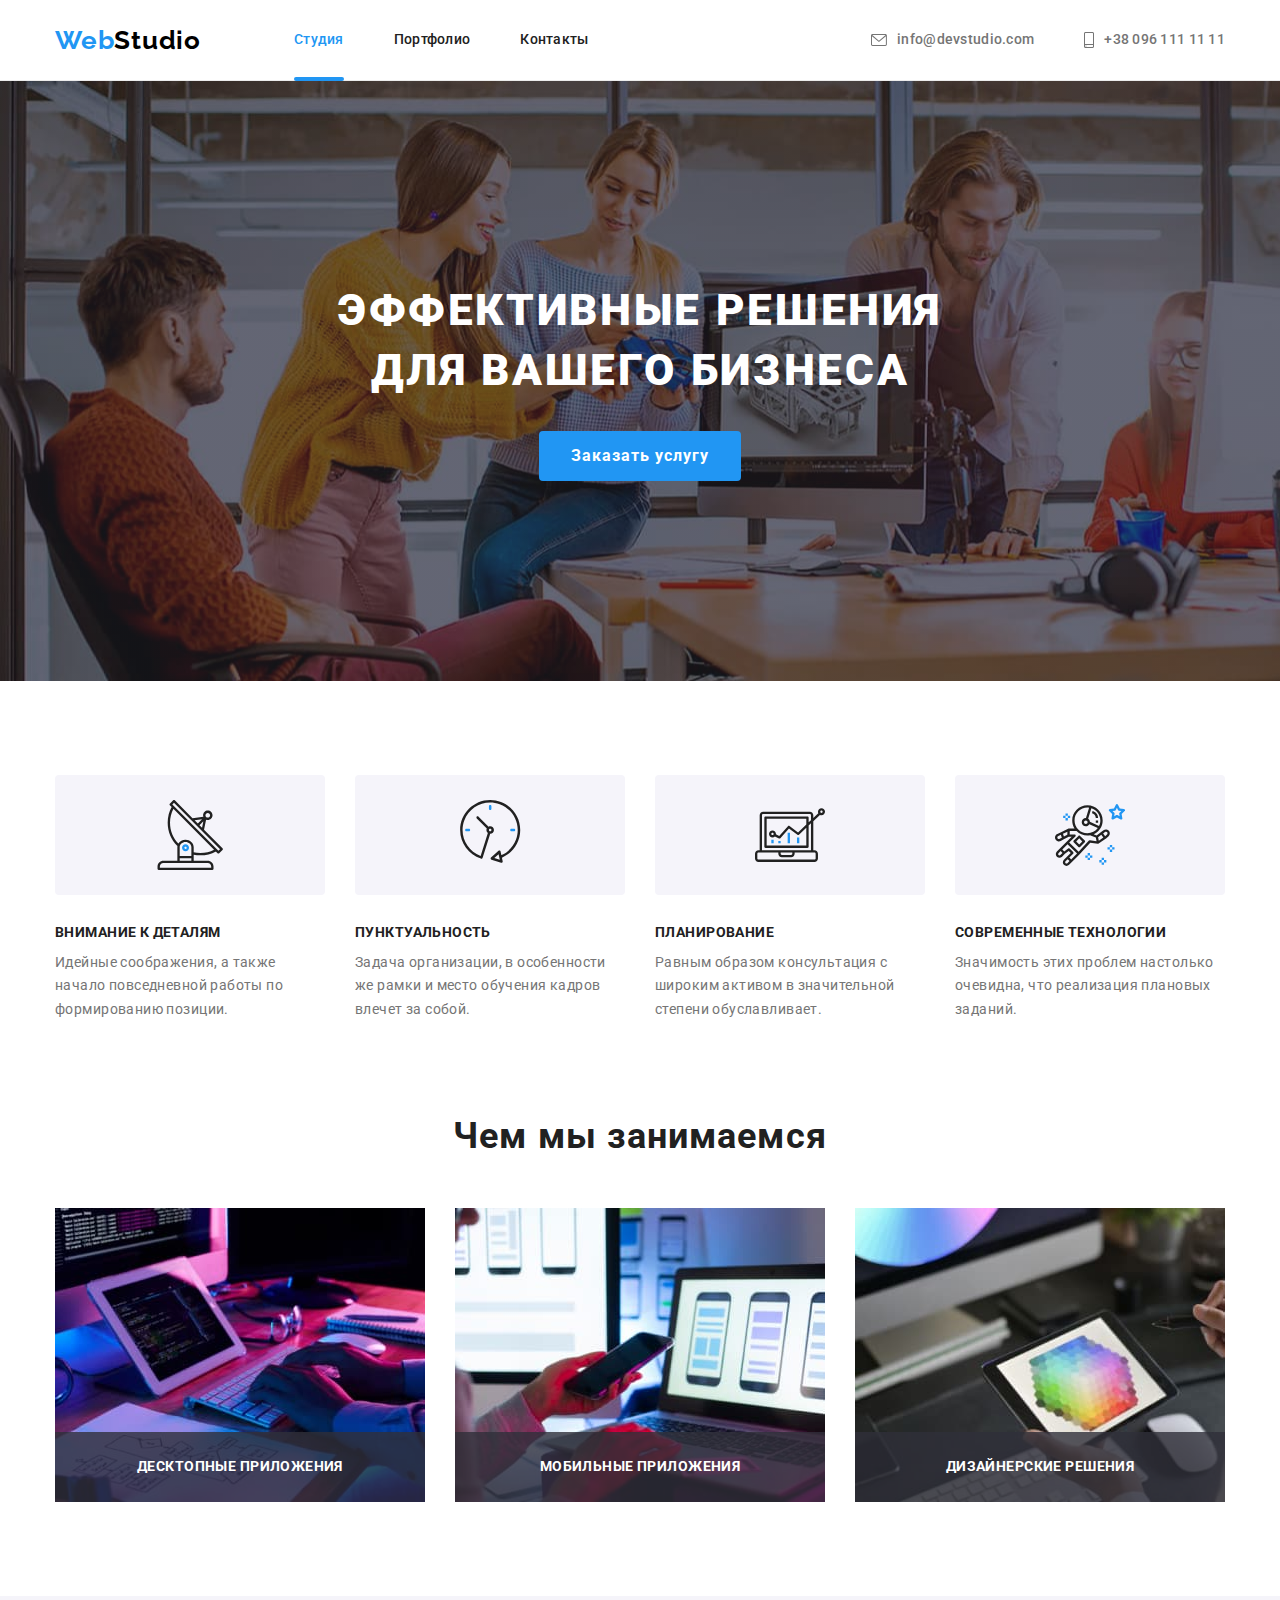
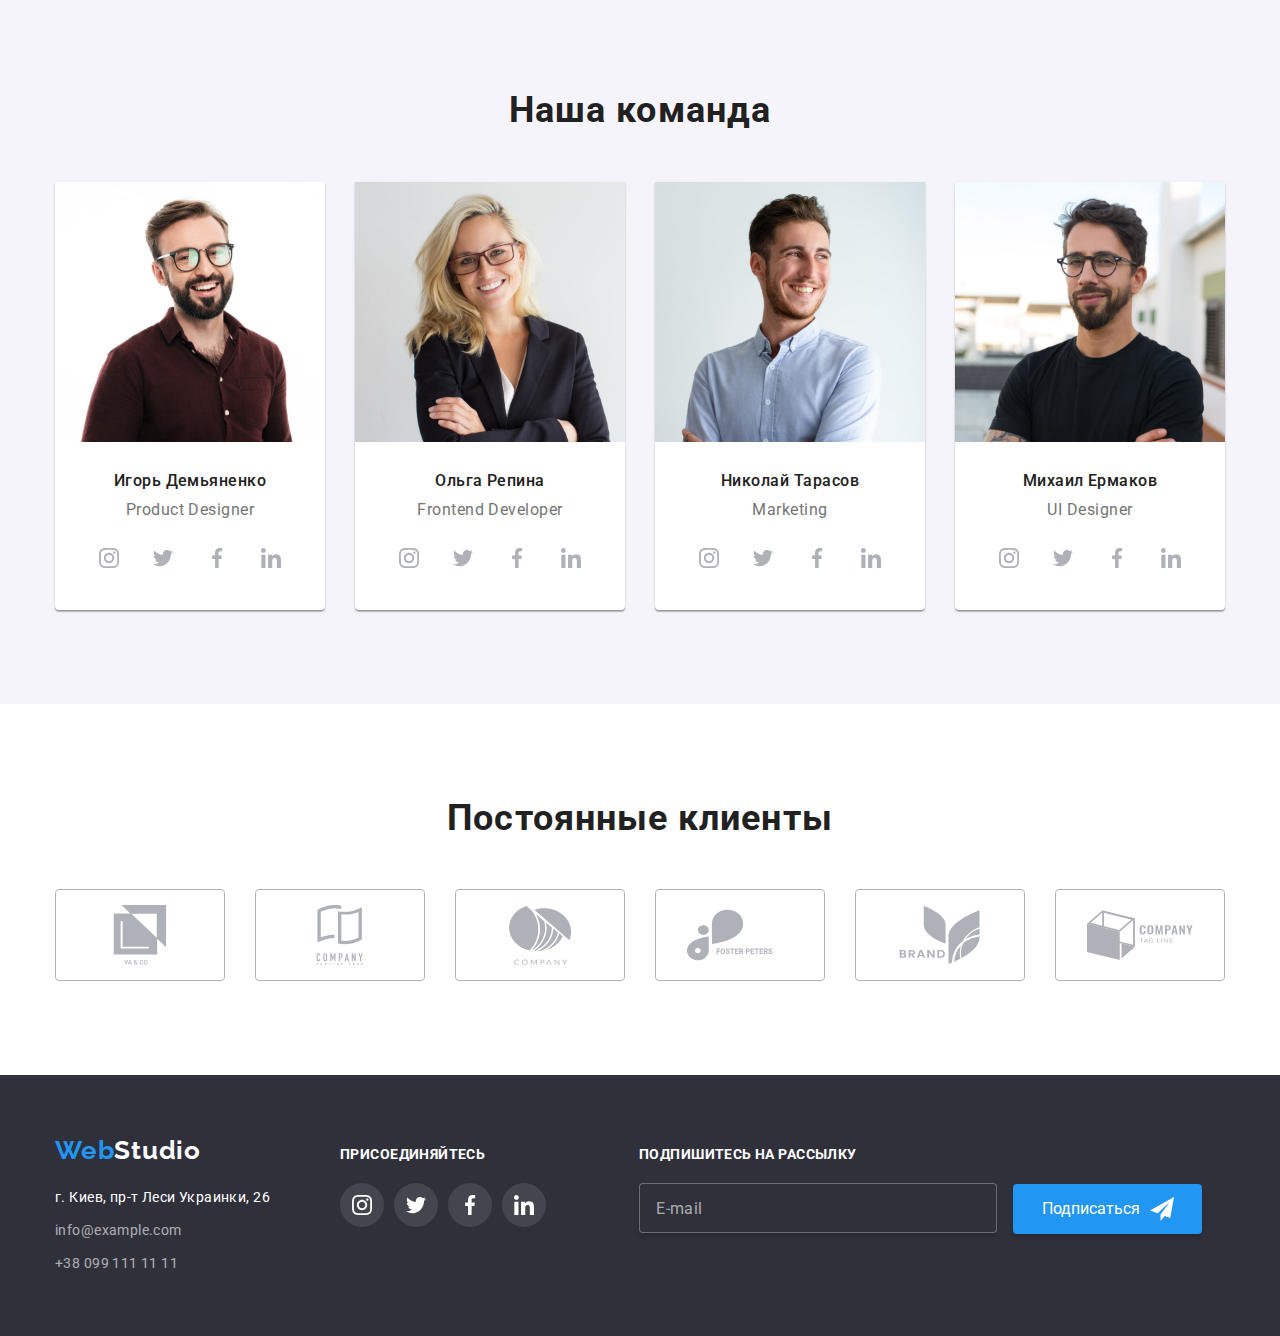
==== index.html @ f48b9912 "hw6" ====
<!DOCTYPE html>
<html lang="ru">

<head>
  <meta charset="UTF-8">
  <meta http-equiv="X-UA-Compatible" content="IE=edge">
  <meta name="viewport" content="width=device-width, initial-scale=1.0">
  <title>Document</title>
  <link rel="preconnect" href="https://fonts.googleapis.com">
  <link rel="preconnect" href="https://fonts.gstatic.com" crossorigin>
  <link href="https://fonts.googleapis.com/css2?family=Raleway:wght@700&family=Roboto:wght@400;500;700;900&display=swap"
    rel="stylesheet">
  <link rel="stylesheet" href="https://cdnjs.cloudflare.com/ajax/libs/modern-normalize/1.1.0/modern-normalize.min.css">
  <link rel="stylesheet" href="./css/styles.css">
</head>

<body>
  <!--Шапка сайта-->
  <header class="page-header">
    <div class="container main-nav">
      <a class="logo" href="./index.html">Web<span class="logo-black">Studio</span> </a>
      <nav class="site-nav">
        <ul class="site-nav-list list">
          <li class="site-nav-item">
            <a class="site-nav-link current" href="./index.html">Студия</a>
          </li>
          <li class="site-nav-item">
            <a class="site-nav-link " href="./portfolio.html">Портфолио</a>
          </li>
          <li class="site-nav-item">
            <a class="site-nav-link " href="">Контакты</a>
          </li>
        </ul>
      </nav>
      <ul class="auth-nav-list list">
        <li class="auth-nav-item">
          <a class="auth-nav-link" href="mailto:info@devstudio.com"><svg class="auth-nav-icon" width="16px"
              height="12px">
              <use href="./img/symbol-defs.svg#icon-envelope"></use>
            </svg> info@devstudio.com
          </a>
        </li>
        <li class="auth-nav-item">
          <a class="auth-nav-link" href="tel:+380961111111"><svg class="auth-nav-icon" width="10px" height="16px">
              <use href="./img/symbol-defs.svg#icon-smartphone"></use>
            </svg> +38 096 111 11 11</a>
        </li>
      </ul>
    </div>
  </header>


  <!--Основной контент сайта-->
  <main>
    <!-- Герой -->
    <section class="hero">
      <div class="container">
        <h1 class="hero-title"> Эффективные решения для вашего бизнеса</h1>
        <button data-modal-open class="hero-button" type="button">Заказать услугу</button>
      </div>
    </section>
    <!-- Особенности -->
    <section class="section">
      <div class="container">
        <h2 class="section-title visually-hidden">Особенности</h2>
        <ul class="features-list list">
          <li class="feature-item">
            <div class="icon">
              <svg class="feature-icon" width="70px" height="70px">
                <use href="./img/symbol-defs.svg#icon-antenna"></use>
              </svg>
            </div>
            <h3 class="feature-title">Внимание к деталям</h3>
            <p class="feature-text">Идейные соображения, а также начало повседневной работы по формированию позиции.</p>
          </li>
          <li class="feature-item">
            <div class="icon">
              <svg class="feature-icon" width="70px" height="70px">
                <use href="./img/symbol-defs.svg#icon-clock"></use>
              </svg>
            </div>
            <h3 class="feature-title">Пунктуальность</h3>
            <p class="feature-text">Задача организации, в особенности же рамки и место обучения кадров влечет за собой.
            </p>
          </li>
          <li class="feature-item">
            <div class="icon">
              <svg class="feature-icon" width="70px" height="70px">
                <use href="./img/symbol-defs.svg#icon-diagram"></use>
              </svg>
            </div>
            <h3 class="feature-title">Планирование</h3>
            <p class="feature-text">Равным образом консультация с широким активом в значительной степени обуславливает.
            </p>
          </li>
          <li class="feature-item">
            <div class="icon">
              <svg class="feature-icon" width="70px" height="70px">
                <use href="./img/symbol-defs.svg#icon-astronaut"></use>
              </svg>
            </div>
            <h3 class="feature-title">Современные технологии</h3>
            <p class="feature-text">Значимость этих проблем настолько очевидна, что реализация плановых заданий.</p>
          </li>
        </ul>
      </div>
    </section>

    <!-- Чем мы занимаемся -->
    <section class="section work-section">
      <div class="container">
        <h2 class="section-title">Чем мы занимаемся</h2>
        <ul class="work-list list">
          <li class="work-item">
            <div class="thumb">
              <img class="image" src="./img/box1.jpg" alt="написание кода">
              <div class="overlay-thumb">
                <h3 class="thumb-title">Десктопные приложения</h3>
              </div>
            </div>
          </li>
          <li class="work-item">
            <div class="thumb">
              <img class="image" src="./img/box2.jpg" alt="создание мобильных приложений">
              <div class="overlay-thumb">
                <h3 class="thumb-title">Мобильные приложения</h3>
              </div>
            </div>
          </li>
          <li class="work-item">
            <div class="thumb">
              <img class="image" src="./img/box3.jpg" alt="работа с дизайном">
              <div class="overlay-thumb">
                <h3 class="thumb-title">Дизайнерские решения</h3>
              </div>
            </div>
          </li>
        </ul>
      </div>
    </section>

    <!-- Наша команда -->
    <section class="section team">
      <div class="container">
        <h2 class="section-title">Наша команда</h2>
        <ul class="team-list list">
          <li class="team-item">
            <img width="270" src="./img/img1.jpg" alt="парень в очках с бородой в рубашкее">
            <div class="team-info-box">
              <h3 class="team-title">Игорь Демьяненко</h3>
              <p class="team-profession">Product Designer</p>
              <ul class="social-list">
                <li class="social-item">
                  <a class="social-link" href="">
                    <svg class="social-icon" width="20px" height="20px">
                      <use href="./img/symbol-defs.svg#icon-instagram"></use>
                    </svg>
                  </a>
                </li>
                <li class="social-item">
                  <a class="social-link" href="">
                    <svg class="social-icon" width="20px" height="20px">
                      <use href="./img/symbol-defs.svg#icon-twitter"></use>
                    </svg>
                  </a>
                </li>
                <li class="social-item">
                  <a class="social-link" href="">
                    <svg class="social-icon" width="20px" height="20px">
                      <use href="./img/symbol-defs.svg#icon-facebook"></use>
                    </svg>
                  </a>
                </li>
                <li class="social-item">
                  <a class="social-link" href="">
                    <svg class="social-icon" width="20px" height="20px">
                      <use href="./img/symbol-defs.svg#icon-linkedin"></use>
                    </svg>
                  </a>
                </li>
              </ul>
            </div>
          </li>
          <li class="team-item">
            <img width="270" src="./img/img2.jpg" alt="девушка в очках с длинными светлыми волосами">
            <div class="team-info-box">
              <h3 class="team-title">Ольга Репина</h3>
              <p class="team-profession">Frontend Developer</p>
              <ul class="social-list">
                <li class="social-item">
                  <a class="social-link" href="">
                    <svg class="social-icon" width="20px" height="20px">
                      <use href="./img/symbol-defs.svg#icon-instagram"></use>
                    </svg>
                  </a>
                </li>
                <li class="social-item">
                  <a class="social-link" href="">
                    <svg class="social-icon" width="20px" height="20px">
                      <use href="./img/symbol-defs.svg#icon-twitter"></use>
                    </svg>
                  </a>
                </li>
                <li class="social-item">
                  <a class="social-link" href="">
                    <svg class="social-icon" width="20px" height="20px">
                      <use href="./img/symbol-defs.svg#icon-facebook"></use>
                    </svg>
                  </a>
                </li>
                <li class="social-item">
                  <a class="social-link" href="">
                    <svg class="social-icon" width="20px" height="20px">
                      <use href="./img/symbol-defs.svg#icon-linkedin"></use>
                    </svg>
                  </a>
                </li>
              </ul>

            </div>
          </li>
          <li class="team-item">
            <img width="270" src="./img/img3.jpg" alt="парень в голубой рубашке">
            <div class="team-info-box">
              <h3 class="team-title">Николай Тарасов</h3>
              <p class="team-profession">Marketing</p>
              <ul class="social-list">
                <li class="social-item">
                  <a class="social-link" href="">
                    <svg class="social-icon" width="20px" height="20px">
                      <use href="./img/symbol-defs.svg#icon-instagram"></use>
                    </svg>
                  </a>
                </li>
                <li class="social-item">
                  <a class="social-link" href="">
                    <svg class="social-icon" width="20px" height="20px">
                      <use href="./img/symbol-defs.svg#icon-twitter"></use>
                    </svg>
                  </a>
                </li>
                <li class="social-item">
                  <a class="social-link" href="">
                    <svg class="social-icon" width="20px" height="20px">
                      <use href="./img/symbol-defs.svg#icon-facebook"></use>
                    </svg>
                  </a>
                </li>
                <li class="social-item">
                  <a class="social-link" href="">
                    <svg class="social-icon" width="20px" height="20px">
                      <use href="./img/symbol-defs.svg#icon-linkedin"></use>
                    </svg>
                  </a>
                </li>
              </ul>
            </div>
          </li>
          <li class="team-item">
            <img width="270" src="./img/img4.jpg" alt="парень в очках с бородой в футболке">
            <div class="team-info-box">
              <h3 class="team-title">Михаил Ермаков</h3>
              <p class="team-profession">UI Designer</p>
              <ul class="social-list">
                <li class="social-item">
                  <a class="social-link" href="">
                    <svg class="social-icon" width="20px" height="20px">
                      <use href="./img/symbol-defs.svg#icon-instagram"></use>
                    </svg>
                  </a>
                </li>
                <li class="social-item">
                  <a class="social-link" href="">
                    <svg class="social-icon" width="20px" height="20px">
                      <use href="./img/symbol-defs.svg#icon-twitter"></use>
                    </svg>
                  </a>
                </li>
                <li class="social-item">
                  <a class="social-link" href="">
                    <svg class="social-icon" width="20px" height="20px">
                      <use href="./img/symbol-defs.svg#icon-facebook"></use>
                    </svg>
                  </a>
                </li>
                <li class="social-item">
                  <a class="social-link" href="">
                    <svg class="social-icon" width="20px" height="20px">
                      <use href="./img/symbol-defs.svg#icon-linkedin"></use>
                    </svg>
                  </a>
                </li>
              </ul>
            </div>
          </li>
        </ul>
      </div>
    </section>

    <!-- Постоянные клиенты -->

    <section class="section section-clients">
      <div class="container">
        <h2 class="section-title">Постоянные клиенты</h2>
        <ul class="clients-list">
          <li class="client-item">
            <a class="client-link" href="">
              <svg class="client-icon" width="106" height="60">
                <use href="./img/symbol-defs.svg#icon-group1"></use>
              </svg>
            </a>
          </li>
          <li class="client-item">
            <a class="client-link" href="">
              <svg class="client-icon" width="106" height="60">
                <use href="./img/symbol-defs.svg#icon-group2"></use>
              </svg>
            </a>
          </li>
          <li class="client-item">
            <a class="client-link" href="">
              <svg class="client-icon" width="106" height="60">
                <use href="./img/symbol-defs.svg#icon-group3"></use>
              </svg>
            </a>
          </li>
          <li class="client-item">
            <a class="client-link" href="">
              <svg class="client-icon" width="106" height="60">
                <use href="./img/symbol-defs.svg#icon-group4"></use>
              </svg>
            </a>
          </li>
          <li class="client-item">
            <a class="client-link" href="">
              <svg class="client-icon" width="106" height="60">
                <use href="./img/symbol-defs.svg#icon-group5"></use>
              </svg>
            </a>
          </li>
          <li class="client-item">
            <a class="client-link" href="">
              <svg class="client-icon" width="106" height="60">
                <use href="./img/symbol-defs.svg#icon-group6"></use>
              </svg>
            </a>
          </li>
        </ul>
      </div>
    </section>
  </main>

  <!-- Подвал сайта -->
  <footer class="page-footer">
    <div class="container footer">
      <div class="footer-addres">
        <a class="logo" href="./index.html">Web<span class="logo-white">Studio</span> </a>
        <address class="addres">
          <ul class="addres-list list">
            <li class="addres-item">
              <a class="addres-link"
                href="https://www.google.com/maps/place/%D0%B1%D1%83%D0%BB.+%D0%9B%D0%B5%D1%81%D0%B8+%D0%A3%D0%BA%D1%80%D0%B0%D0%B8%D0%BD%D0%BA%D0%B8,+26">г.
                Киев, пр-т Леси Украинки, 26</a>
            </li>
            <li class="addres-item">
              <a class="addres-link opacity" href="mailto:info@example.com">info@example.com</a>
            </li>
            <li class="addres-item">
              <a class="addres-link opacity" href="tel:+380991111111">+38 099 111 11 11</a>
            </li>
          </ul>
        </address>
      </div>
      <div class="footer-container">
        <p class="list-title">присоединяйтесь</p>
        <ul class="footer-social-list">
          <li class="footer-social-item">
            <a class="footer-social-link" href="">
              <svg class="footer-social-icon" width="20px" height="20px">
                <use href="./img/symbol-defs.svg#icon-instagram"></use>
              </svg>
            </a>
          </li>
          <li class="footer-social-item">
            <a class="footer-social-link" href="">
              <svg class="footer-social-icon" width="20px" height="20px">
                <use href="./img/symbol-defs.svg#icon-twitter"></use>
              </svg>
            </a>
          </li>
          <li class="footer-social-item">
            <a class="footer-social-link" href="">
              <svg class="footer-social-icon" width="20px" height="20px">
                <use href="./img/symbol-defs.svg#icon-facebook"></use>
              </svg>
            </a>
          </li>
          <li class="footer-social-item">
            <a class="footer-social-link" href="">
              <svg class="footer-social-icon" width="20px" height="20px">
                <use href="./img/symbol-defs.svg#icon-linkedin"></use>
              </svg>
            </a>
          </li>
        </ul>
      </div>
      <form class="subscription-form">
        <label class="subscription-label" for="email">Подпишитесь на рассылку</label>
        <input class="subscription-input" type="email" name="email" id="email" placeholder="E-mail">
        <button class="form-button" type="submit">
          Подписаться
          <svg class="form-icon" width="24px" height="24px">
            <use href="./img/symbol-defs.svg#icon-icon-send"></use>
          </svg>
        </button>
      </form>
    </div>
  </footer>
  <div data-modal class="backdrop is-hidden">
    <div class="modal">
      <p class="modal-title">Оставьте свои данные, мы вам перезвоним</p>
      <form class="application-form">
        <label class="form-field">
          <span class="form-field-label">Имя</span>
          <input class="form-field-input" name="name" type="text">
          <svg class="form-field-icon">
            <use href="./img/symbol-defs.svg#icon-person-black"></use>
          </svg>
        </label>
        <label class="form-field">
          <span class="form-field-label">Телефон</span>
          <input class="form-field-input" name="tel" type="text">
          <svg class="form-field-icon">
            <use href="./img/symbol-defs.svg#icon-phone-black"></use>
          </svg>
        </label>
        <label class="form-field">
          <span class="form-field-label">Почта</span>
          <input class="form-field-input" name="email" type="text">
          <svg class="form-field-icon">
            <use href="./img/symbol-defs.svg#icon-email-black"></use>
          </svg>
        </label>
        <label class="form-field comment">
          <span class="form-field-label">Комментарий</span>
          <textarea class="form-field-input textarea" name="comment" id="comment" cols="30" rows="5"
            placeholder="Введите текст"></textarea>
        </label>
        <label class="form-agreement">
          <input class="checkbox" name="agreement" type="checkbox">
          <svg class="checkbox-icon">
            <use href="./img/symbol-defs.svg#icon-icon-check"></use>
          </svg>
          <span class="form-text">
            Соглашаюсь с рассылкой и принимаю <a class="agreement-link" href="">Условия
              договора</a>
          </span>
        </label>
        <button class="modal-form-button" type="submit">Отправить</button>
      </form>
      <button data-modal-close class="modal-button" type="button">
        <svg class="button-icon" width="18px" height="18px">
          <use href="./img/symbol-defs.svg#icon-close"></use>
        </svg>
      </button>
    </div>
  </div>
  <script src="./js/modal.js"></script>
</body>

</html>
---- css/styles.css ----
/* Цвет основного текста #212121 */
/* вторичный цвет текста #757575 */
/* белый #ffffff */
/* вторичный цвет фона #F5F4FA */
/* акцент  #2196F3 */
/* цвет лого #000000 */
:root {
  --primary-text-color: #212121;
  --secondary-text-color: #757575;
  --accent-color: #2196F3;
  --logo-black: #000000;
  --white-color: #ffffff;
  --dark-background-color: #2F303A;
  --secondary-background-color: #f5f4fa;
  --icon-color: #AFB1B8;
}


body {
  color: var(--primary-text-color);
  background-color: var(--white-color);
  font-family: 'Roboto', sans-serif;
}

.container {
width: 1200px;
margin-left: auto;
margin-right: auto;
padding: 0 15px;
}
a {
  text-decoration: none;
}

img {
  display: block;
}

h1, h2, h3, p {
  margin: 0;
}
.page-header {
  border-bottom: 1px solid #ececec;
}

ul {
  padding: 0;
  list-style: none;
  margin: 0;
}

.logo {
  color: var(--accent-color);
  font-family: 'raleway';
  font-weight: 700;
  font-size: 26px;
  line-height: 1.19;
  letter-spacing: 0.03em;
}
.logo-black {
  color: var(--logo-black);
}
.logo-white {
  color: var(--white-color);
}

/* ------------------------------------------site-naw----------------------------------------------- */

.main-nav {
  display: flex;
  align-items: center;
}
.site-nav {
  margin-left: 93px;
}

.site-nav-list {
  display: flex;
  
}


.site-nav-item:not(:last-child) {
  margin-right: 50px;
}
  

.site-nav-link {
  position: relative;
  display: inline-block;
  padding-top: 32px;
  padding-bottom: 32px;

  color: var(--primary-text-color);
  font-weight: 500;
  font-size: 14px;
  line-height: 1.14;
  letter-spacing: 0.02em;
  transition: color 250ms cubic-bezier(0.4, 0, 0.2, 1);
}

.current::after {
  content: '';
  position: absolute;
  left: 0;
  bottom: -1px;
  display: inline-block;
  width: 100%;
  height: 4px;
  background-color: var(--accent-color);
  border-radius: 2px;
}


.site-nav-link:hover,
.site-nav-link:focus {
  color: var(--accent-color);
}
.current {
  color: var(--accent-color);
}

/* ----------------------------auth-naw-link------------------------------------- */

.auth-nav-list {
  display: flex;
  margin-left: auto;
  align-items: center;
}

.auth-nav-item:not(:last-child) {
  margin-right: 50px;
}

.auth-nav-link {
  display: flex;
  justify-content: center;
  align-items: center;
  padding-top: 32px;
  padding-bottom: 32px;

  color: var(--secondary-text-color);
  font-weight: 500;
  font-size: 14px;
  line-height: 1.14;
  letter-spacing: 0.02em;
  transition: color 250ms cubic-bezier(0.4, 0, 0.2, 1);
}

.auth-nav-link:hover,
.auth-nav-link:focus {
  color: var(--accent-color);
}
.auth-nav-icon {
  margin-right: 10px;
  fill: currentColor;
}
/* ---------------------------Hero------------------------------- */

.hero {
  max-width: 1600px;
  margin: 0 auto;
  background-color: var(--dark-background-color);
  background-image: linear-gradient(
  rgba(47, 48, 58, 0.4),
  rgba(47, 48, 58, 0.4)),
  url(../img/bgimg.jpg);
  background-repeat: no-repeat;
  background-size: cover;
  text-align: center; 
  padding-top: 200px;
  padding-bottom: 200px;
}
.hero-title {
  width: 696px;
  margin: 0 auto;
  color: var(--white-color);
  font-weight: 900;
  font-size: 44px;
  line-height: 1.36;
  letter-spacing: 0.06em;
  text-transform: uppercase;

}
.hero-button {
  margin-top: 30px;
  padding: 10px 32px;
  font-size: 16px;
  font-weight: 700;
  line-height: 1.87;
  letter-spacing: 0.06em;
  color: var(--white-color);

  background-color: var(--accent-color);
  border-radius: 4px;
  border-style: none;
  cursor: pointer;
  transition: background-color 250ms cubic-bezier(0.4, 0, 0.2, 1)
}
.hero-button:hover,
.hero-button:focus {
background-color: #188CE8;
}


/* ------------------------------------------section-------------------------------------------- */
.section {
  padding: 94px 0;
  
}

.section-title {
  text-align: center;
  font-weight: 700;
  font-size: 36px;
  line-height: 1.16;
  margin-bottom: 50px;
  letter-spacing: 0.03em;
}

.visually-hidden {
  position: absolute;
  clip: rect(0 0 0 0);
  width: 1px;
  height: 1px;
  margin: -1px;
}

/*---------------------- features --------------------------*/

.features-list {
  display: flex;
}
.feature-item {
  width: 270px;
}
.feature-item:not(:last-child) {
  margin-right: 30px;
}

.icon {
  display: flex;
  align-items: center;
  justify-content: center;
  height: 120px;
  border-radius: 4px;
  background-color: var(--secondary-background-color);

}
.feature-title {
  font-size: 14px;
  line-height: 1.14;
  margin-top: 30px;
  text-transform: uppercase;
  letter-spacing: 0.03em;
}
.feature-text {
  margin-top: 10px;
  color: var(--secondary-text-color);
  font-size: 14px;
  line-height: 1.71;
  letter-spacing: 0.03em;
}
/* -----------------------------------------Work--------------------------------------- */
.work-section {
  padding-top: 0;
}
.work-list {
display: flex;
}
.work-item:not(:last-child) {
  margin-right: 30px;
}
.thumb {
  position: relative;
}

.overlay-thumb {
  display: flex;
  justify-content: center;
  align-items: center;

  position: absolute;
  height: 70px;
  width: 100%;
  bottom: 0;
  left: 0;
  background-color: rgba(47, 48, 58, 0.8);
}
.thumb-title {
  color: var(--white-color);
  font-size: 14px;
  line-height: 1.14;
  letter-spacing: 0.03em;
  text-transform: uppercase;
  
}



/* -------------------------------team----------------------------- */ 

.section.team {
background-color: var(--secondary-background-color);
}

.team-list {
  display: flex;
  
}
.team-item {
  background-color: var(--white-color);
  border-bottom-right-radius: 4px;
  border-bottom-left-radius: 4px;
  box-shadow: 0px 2px 1px rgba(0, 0, 0, 0.2),
              0px 1px 1px rgba(0, 0, 0, 0.14),
              0px 1px 3px rgba(0, 0, 0, 0.12);

}
.team-item:not(:last-child) {
  margin-right: 30px;
  width: 270;
}
.team-info-box {
  padding-top: 30px;
  padding-bottom: 30px;
}

.team-title {
  font-weight: 500;
  font-size: 16px;
  line-height: 1.18;
  text-align: center;
  letter-spacing: 0.03em;
}
.team-profession {
  margin-top: 10px;
  color: var(--secondary-text-color);
  font-size: 16px;
  line-height: 1.18;
  text-align: center;
  letter-spacing: 0.03em;
}

.social-list {
  display: flex;
  justify-content: center;
  margin-top: 16px; 
}
.social-item:not(:last-child) {
  margin-right: 10px;
}
.social-link {
  display: flex;
  width: 44px;
  height: 44px;
  align-items: center;
  justify-content: center;
  border-radius: 50%;
  cursor: pointer;
  color: var(--icon-color);

  transition: color 250ms cubic-bezier(0.4, 0, 0.2, 1),
  background-color 250ms cubic-bezier(0.4, 0, 0.2, 1);
}

.social-link:hover,
.social-link:focus {
  background-color: var(--accent-color);
  color: var(--white-color);
}
.social-icon {
  fill: currentColor;
}

/* clients */
.clients-list {
  display: flex;
  flex-wrap: wrap;
  margin-left: -30px;
  margin-top: -30px;
}
.client-item {
  display: flex;
  margin-left: 30px;
  margin-top: 30px;
  flex-basis: calc((100% - 180px) / 6); 
}
.client-link {
  display: flex;
  justify-content: center;
  align-items: center;
  width: 170px;
  height: 92px;
  border-radius: 4px;
  border: 1px solid var(--icon-color);
  fill: var(--icon-color);

  transition: fill 250ms cubic-bezier(0.4, 0, 0.2, 1), 
  border-color 250ms cubic-bezier(0.4, 0, 0.2, 1);
}
.client-link:hover,
.client-link:focus {
  border-color: var(--accent-color);
  fill: var(--accent-color);
}

/* -------------------------------------------footer------------------------------------------------- */
.page-footer {
  background-color: var(--dark-background-color);
  padding: 60px 0;
}
.footer {
  display: flex;
  align-items: baseline;
  
}
.addres {
  margin-top: 20px;
  font-style: normal;
}
.addres-item + .addres-item {
margin-top: 9px;
}
.addres-link {
  color: var(--white-color);
  font-size: 14px;
  line-height: 1.71;
  letter-spacing: 0.03em;
  transition: color 250ms cubic-bezier(0.4, 0, 0.2, 1);
}
.addres-link:hover,
.addres-link:focus {
  color: var(--accent-color);
}
.addres-link.opacity {
  opacity: 0.6;
}



.footer-container {
  width: 206px;
  height: 80px;
  margin-left: 70px;

}
.footer-social-list {
  display: flex;
  margin-top: 20px;
}
.footer-social-item:not(:last-child) {
  margin-right: 10px;
}

.list-title {
  font-size: 14px;
  font-weight: 700;
  line-height: 1.14;
  letter-spacing: 0.03em;
  text-transform: uppercase;
  color: var(--white-color);
}

.footer-social-link {
  display: flex;
  align-items: center;
  justify-content: center;
  width: 44px;
  height: 44px;
  border-radius: 50%;
  cursor: pointer;
  color: var(--white-color);
  background-color: rgba(255, 255, 255, 0.1);
  transition: background-color 250ms cubic-bezier(0.4, 0, 0.2, 1);
}
.footer-social-link:hover,
.footer-social-link:focus {
background-color: var(--accent-color);
}
.footer-social-icon {
fill: currentColor;
}

.subscription-form {
  margin-left: 93px;
}
.subscription-label {
  display: block;
  margin-bottom: 20px;
  font-weight: 700;
  font-size: 14px;
  line-height: 1.14;
  letter-spacing: 0.03em;
  text-transform: uppercase;
  color: var(--white-color);
}

.subscription-input {
  height: 50px;
  width: 358px;
  padding-left: 16px;
  border-radius: 4px;
  color: rgba(255, 255, 255, 0.6);
  border: 1px solid rgba(255, 255, 255, 0.3);
  background-color: var(--dark-background-color);
  box-shadow: 0 4px 4px rgba(0, 0, 0, 0.15);
  transition: border 250ms cubic-bezier(0.4, 0, 0.2, 1);
}

.subscription-input:hover,
.subscription-input:focus {
  border: 1px solid var(--accent-color)
}

.subscription-input::placeholder {
font-size: 16px;
line-height: 1.25;
letter-spacing: 0.03em;
color: rgba(255, 255, 255, 0.6);
}

.form-button {
  position: relative;
  margin-left: 12px;
  border-style: none;
  border-radius: 4px;
  cursor: pointer;
  padding: 10px 62px 10px 29px;
  font-size: 16px;
  line-height: 1.87;
  background-color: var(--accent-color);
  color: var(--white-color);
  box-shadow: 0 4px 4px rgba(0, 0, 0, 0.15);
}

.form-icon {
  position: absolute;
  bottom: 13px;
  right: 28px;
  width: 24px;
  height: 24px;
}

/*--------------------------------- Portfolio --------------------------------------*/

.filter-list {
  display: flex;
  justify-content: center;
  margin-bottom: 50px;
}
.filter-item + .filter-item{
  margin-left: 8px;
}

.filter-button {
  display: block;
  padding: 6px 22px;
  color: var(--primary-text-color);
  background-color: var(--secondary-background-color);
  border-radius: 4px;
  border-style: none;
  cursor: pointer;
  font-weight: 500;
  font-size: 16px;
  line-height: 1.62;
  letter-spacing: 0.03em;
  transition: color 250ms cubic-bezier(0.4, 0, 0.2, 1),
              background-color 250ms cubic-bezier(0.4, 0, 0.2, 1),
              box-shadow 250ms cubic-bezier(0.4, 0, 0.2, 1);
}
.filter-button:focus,
.filter-button:hover {
  color: var(--white-color);
  background-color: var(--accent-color);
  box-shadow: 1px 4px 6px rgba(0, 0, 0, 0.16),
              0px 4px 4px rgba(0, 0, 0, 0.06),
              0px 1px 1px rgba(0, 0, 0, 0.12);
              
}

.work-title {
  color: var(--primary-text-color);
  font-weight: 700;
  font-size: 18px;
  line-height: 2;
  letter-spacing: 0.06em;
}
.work-text {
  margin-top: 4px;
  color: var(--secondary-text-color);
  font-size: 16px;
  line-height: 1.87;
  letter-spacing: 0.03em;
}
.portfolio-list {
  display: flex;
  flex-wrap: wrap;
  margin-left: -30px;
  margin-top: -30px;
}
.portfolio-item {
  margin-left: 30px;
  margin-top: 30px;
  flex-basis: calc((100% - 90px) / 3); 
}
.item-border {
  border: 1px solid #eeeeee;
  padding: 20px 24px;
}
.portfolio-link {
  display: block;
  transition: box-shadow 250ms cubic-bezier(0.4, 0, 0.2, 1); 
}

.portfolio-link:hover,
.portfolio-link:focus {
  box-shadow: 1px 4px 6px rgba(0, 0, 0, 0.16),
              0px 4px 4px rgba(0, 0, 0, 0.06),
              0px 1px 1px rgba(0, 0, 0, 0.12);         
}
.portfolio-thumb {
  position: relative;
  overflow: hidden;
}

.portfolio-overlay {
  position: absolute;
  top: 0;
  left: 0;
  padding: 63px 24px;
  width: 100%;
  height: 100%;
  background-color: rgba(33, 150, 243, 0.9);
  transform: translateY(100%);
  transition: transform 250ms cubic-bezier(0.4, 0, 0.2, 1);
}

.portfolio-link:hover .portfolio-overlay,
.portfolio-link:focus .portfolio-overlay {
  transform: translateY(0);
}

.overlay-text {
  font-size: 18px;
  line-height: 1.55;
  letter-spacing: 0.03em;
  color: var(--white-color);
}


/* ------------------Modal----------------- */

.backdrop {
  position: fixed;
  top: 0;
  left: 0;
  width: 100%;
  height: 100%;
  background-color: rgba(0, 0, 0, 0.2);
  opacity: 1;
  transition: opacity 250ms cubic-bezier(0.4, 0, 0.2, 1);
}

.backdrop.is-hidden {
  opacity: 0; 
  pointer-events: none;
  visibility: visible;
}

.backdrop.is-hidden .modal {
  transform: translate(-50%, -50%) scale(1.1);
  opacity: 0;
}

.modal {
  position: absolute;
  top:50%;
  left: 50%;
  width: 528px;
  padding: 40px;
  background-color: #fff;
  border-radius: 4px;
  box-shadow: 0 2px 1px rgba(0, 0, 0, 0.14),
              0 1px 1px rgba(0, 0, 0, 0.14),
              0 1px 3px rgba(0, 0, 0, 0.12); 
  opacity: 1;
  transform: translate(-50%, -50%) scale(1);
  transition: transform 250ms cubic-bezier(0.4, 0, 0.2, 1),
              opacity 250ms cubic-bezier(0.4, 0, 0.2, 1);
}
.modal-button {
  display: flex;
  justify-content: center;
  align-items: center;
  width: 30px;
  height: 30px;
  padding: 0;
  position: absolute;
  top: 8px;
  right: 8px;
  cursor: pointer;
  border: 1px solid rgba(0, 0, 0, 0.1);
  border-radius: 50%;
}
  
.button-icon {
  transition: fill 250ms cubic-bezier(0.4, 0, 0.2, 1)
}

.modal-button:hover .button-icon, 
.modal-button:focus .button-icon {
  fill: var(--accent-color);
}


.modal-title {
  margin-bottom: 12px;
  font-size: 20px;
  font-weight: 700;
  line-height: 1.15;
  text-align: center;
}
.form-field {
  position: relative;
  display: flex;
  flex-direction: column;
  margin-bottom: 10px;
}
.form-field-label { 
  margin-bottom: 4px;
  font-size: 12px;
  line-height: 1.16;
  letter-spacing: 0.01em;
  color: var(--secondary-text-color);
}
.form-field-input {
  margin: 0;
  padding: 11px 42px;
  width: 100%;
  border: 1px solid rgba(33, 33, 33, 0.2);
  border-radius: 4px;
  cursor: pointer;
}

.form-field-icon {
position: absolute;
width: 18px;
height: 18px;
bottom: 11px;
left: 12px;
transition: fill 250ms cubic-bezier(0.4, 0, 0.2, 1);
}


.form-field-input:focus {
  border-color: var(--accent-color);
  
}

.form-field-input:focus + .form-field-icon {
  fill: var(--accent-color);
}

.comment {
margin-bottom: 20px;
}
.textarea {
  padding: 12px 16px;
  resize: none;

}
.textarea::placeholder {
  font-size: 12px;
  line-height: 1.16;
  letter-spacing: 0.01em;
  color: rgba(117, 117, 117, 0.5);
}
.form-agreement {
  display: flex;
  justify-content: center;
  align-items: center;
  margin-bottom: 30px;

}
.form-text {
  margin-left: 8.38px;
  font-size: 14px;
  letter-spacing: 0.03em;
  color: var(--secondary-text-color);
}
.agreement-link {
  text-decoration: underline;
  color: var(--accent-color);
}

.checkbox {
  position: absolute;
  width: 1px;
  height: 1px;
  margin: -1px;
  border: 0;
  padding: 0;
  clip: rect(0 0 0 0);
  overflow: hidden; 
}
.checkbox-icon {
  display: inline-block;
  width: 16px;
  height: 15px;
  border: 2px solid var(--primary-text-color);
  border-radius: 2px;
  transition: background-color 250ms cubic-bezier(0.4, 0, 0.2, 1),
              border-color 250ms cubic-bezier(0.4, 0, 0.2, 1);
}
.checkbox:checked + .checkbox-icon {
  background-color: var(--accent-color);
  border-color: var(--accent-color);
}

.modal-form-button {
  display: block;
  margin: 0 auto;
  width: 200px;
  padding: 10px 0;
  font-size: 16px;
  line-height: 1.87;
  letter-spacing: 0.06em;
  color: var(--white-color);
  background-color: var(--accent-color);
  border-radius: 4px;
  border-style: none;
  cursor: pointer;
  box-shadow: 0 4px 4px rgba(0, 0, 0, 0.15);
  transition: background-color 250ms cubic-bezier(0.4, 0, 0.2, 1),
              box-shadow 250ms cubic-bezier(0.4, 0, 0.2, 1);          
}
.modal-form-button:hover,
.modal-form-button:focus {
  background-color: #188CE8;
  box-shadow: 0 4px 4px rgba(0, 0, 0, 0.25);
}
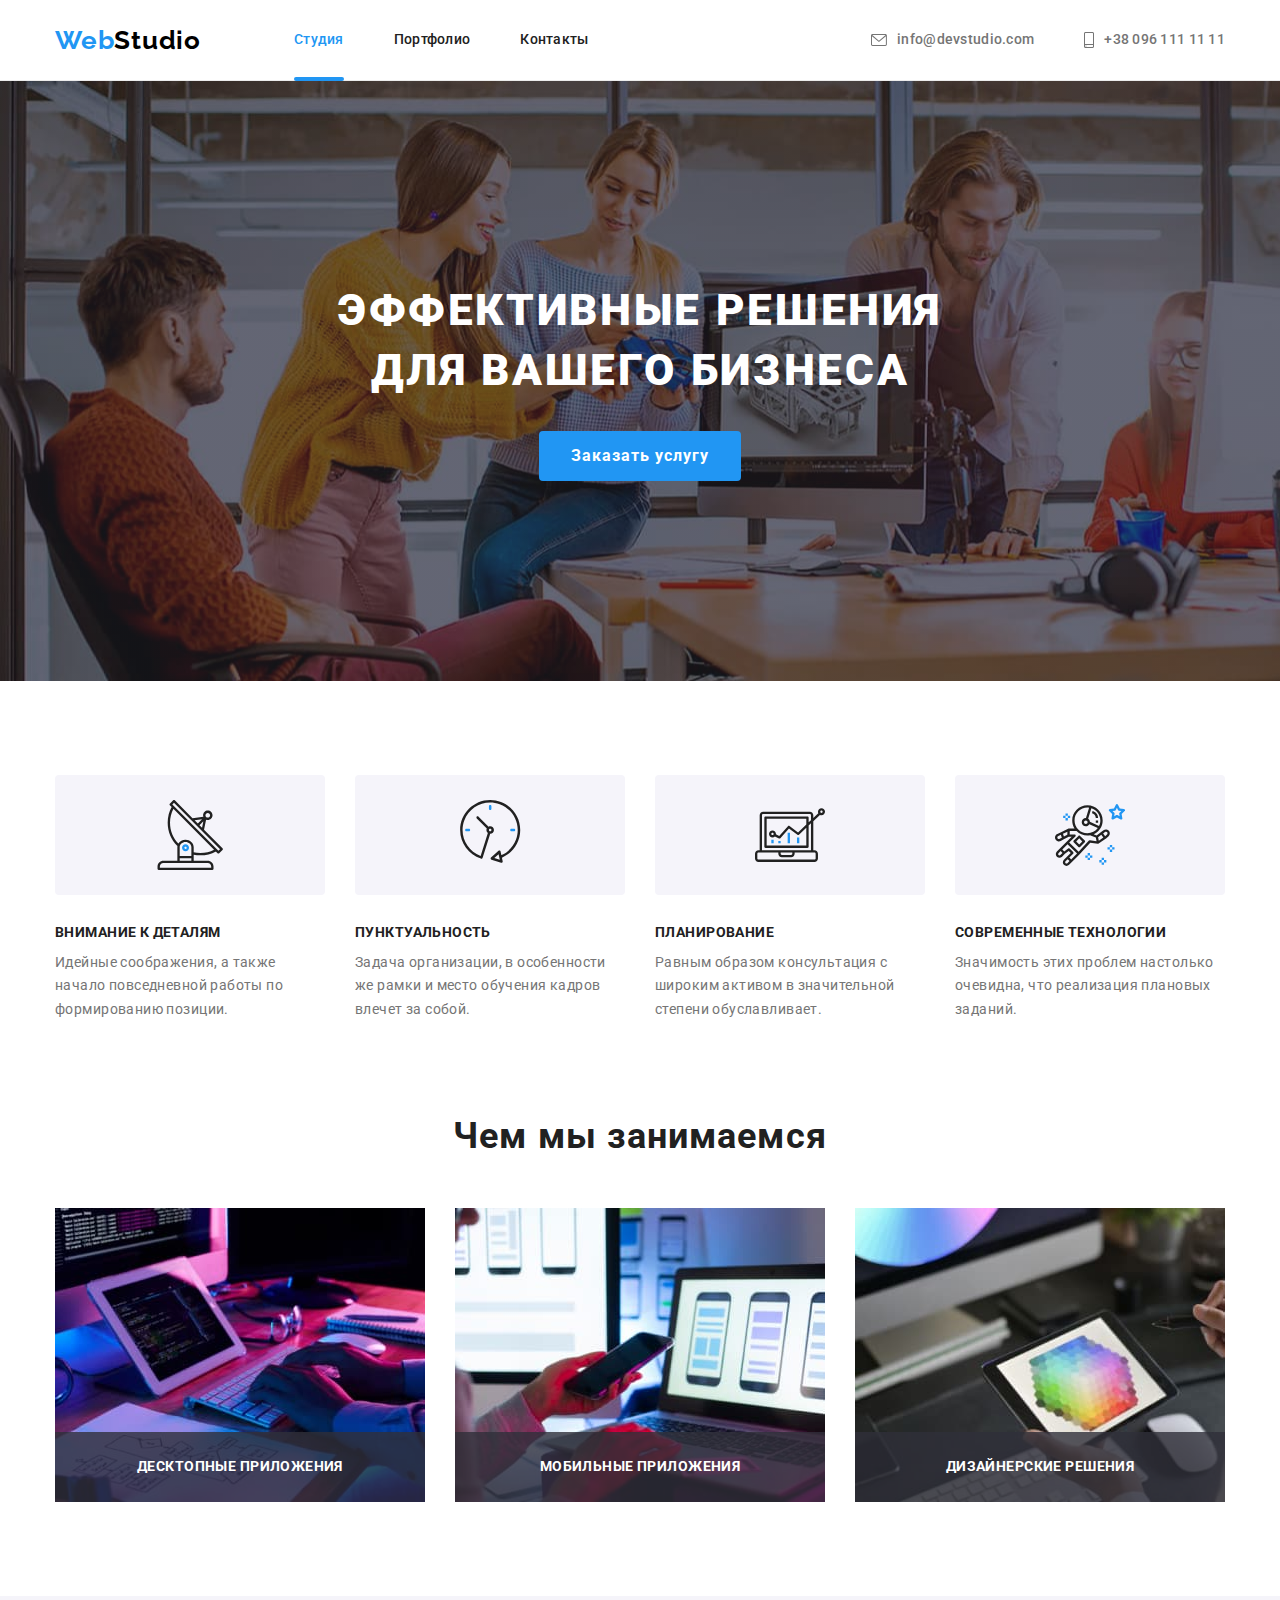
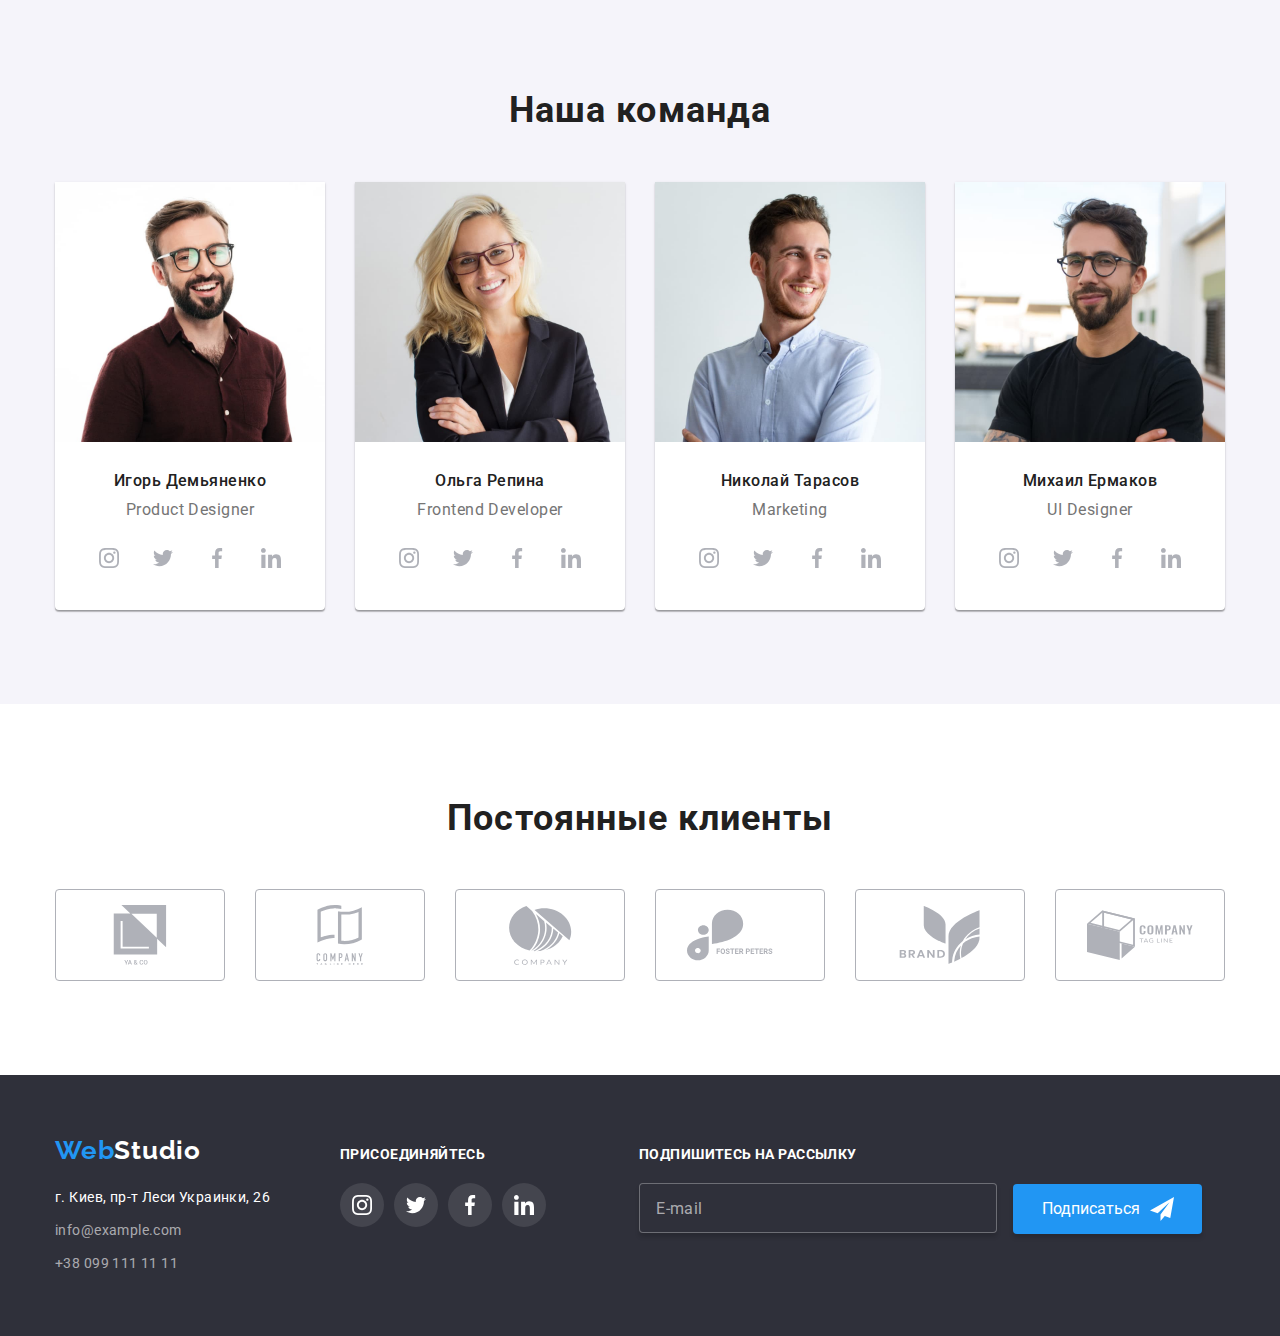
==== commit 168faee6: "вносит правки" ====
--- a/index.html
+++ b/index.html
@@ -446,12 +446,12 @@
           <textarea class="form-field-input textarea" name="comment" id="comment" cols="30" rows="5"
             placeholder="Введите текст"></textarea>
         </label>
-        <label class="form-agreement">
+        <label class="agreement">
           <input class="checkbox" name="agreement" type="checkbox">
           <svg class="checkbox-icon">
             <use href="./img/symbol-defs.svg#icon-icon-check"></use>
           </svg>
-          <span class="form-text">
+          <span class="agreement-text">
             Соглашаюсь с рассылкой и принимаю <a class="agreement-link" href="">Условия
               договора</a>
           </span>
--- a/css/styles.css
+++ b/css/styles.css
@@ -353,10 +353,10 @@
 }
 .social-link {
   display: flex;
+  align-items: center;
+  justify-content: center;
   width: 44px;
   height: 44px;
-  align-items: center;
-  justify-content: center;
   border-radius: 50%;
   cursor: pointer;
   color: var(--icon-color);
@@ -374,7 +374,7 @@
   fill: currentColor;
 }
 
-/* clients */
+/* -----------------------------------------clients------------------------------ */
 .clients-list {
   display: flex;
   flex-wrap: wrap;
@@ -385,7 +385,7 @@
   display: flex;
   margin-left: 30px;
   margin-top: 30px;
-  flex-basis: calc((100% - 180px) / 6); 
+  flex-basis: calc(100% / 6 - 180px); 
 }
 .client-link {
   display: flex;
@@ -430,19 +430,19 @@
   letter-spacing: 0.03em;
   transition: color 250ms cubic-bezier(0.4, 0, 0.2, 1);
 }
+
+.opacity {
+  color: rgba(255, 255, 255, 0.6);
+}
+
 .addres-link:hover,
 .addres-link:focus {
   color: var(--accent-color);
 }
-.addres-link.opacity {
-  opacity: 0.6;
-}
-
-
 
 .footer-container {
-  width: 206px;
-  height: 80px;
+  min-width: 206px;
+  min-height: 80px;
   margin-left: 70px;
 
 }
@@ -566,6 +566,7 @@
   font-size: 16px;
   line-height: 1.62;
   letter-spacing: 0.03em;
+
   transition: color 250ms cubic-bezier(0.4, 0, 0.2, 1),
               background-color 250ms cubic-bezier(0.4, 0, 0.2, 1),
               box-shadow 250ms cubic-bezier(0.4, 0, 0.2, 1);
@@ -582,7 +583,6 @@
 
 .work-title {
   color: var(--primary-text-color);
-  font-weight: 700;
   font-size: 18px;
   line-height: 2;
   letter-spacing: 0.06em;
@@ -603,7 +603,7 @@
 .portfolio-item {
   margin-left: 30px;
   margin-top: 30px;
-  flex-basis: calc((100% - 90px) / 3); 
+  flex-basis: calc(100% / 3 - 90px); 
 }
 .item-border {
   border: 1px solid #eeeeee;
@@ -687,6 +687,7 @@
               0 1px 3px rgba(0, 0, 0, 0.12); 
   opacity: 1;
   transform: translate(-50%, -50%) scale(1);
+
   transition: transform 250ms cubic-bezier(0.4, 0, 0.2, 1),
               opacity 250ms cubic-bezier(0.4, 0, 0.2, 1);
 }
@@ -742,6 +743,8 @@
   border: 1px solid rgba(33, 33, 33, 0.2);
   border-radius: 4px;
   cursor: pointer;
+
+  transition: border-color 250ms cubic-bezier(0.4, 0, 0.2, 1);
 }
 
 .form-field-icon {
@@ -750,6 +753,7 @@
 height: 18px;
 bottom: 11px;
 left: 12px;
+
 transition: fill 250ms cubic-bezier(0.4, 0, 0.2, 1);
 }
 
@@ -777,14 +781,14 @@
   letter-spacing: 0.01em;
   color: rgba(117, 117, 117, 0.5);
 }
-.form-agreement {
+.agreement {
   display: flex;
   justify-content: center;
   align-items: center;
   margin-bottom: 30px;
 
 }
-.form-text {
+.agreement-text {
   margin-left: 8.38px;
   font-size: 14px;
   letter-spacing: 0.03em;
@@ -833,6 +837,7 @@
   border-style: none;
   cursor: pointer;
   box-shadow: 0 4px 4px rgba(0, 0, 0, 0.15);
+  
   transition: background-color 250ms cubic-bezier(0.4, 0, 0.2, 1),
               box-shadow 250ms cubic-bezier(0.4, 0, 0.2, 1);          
 }
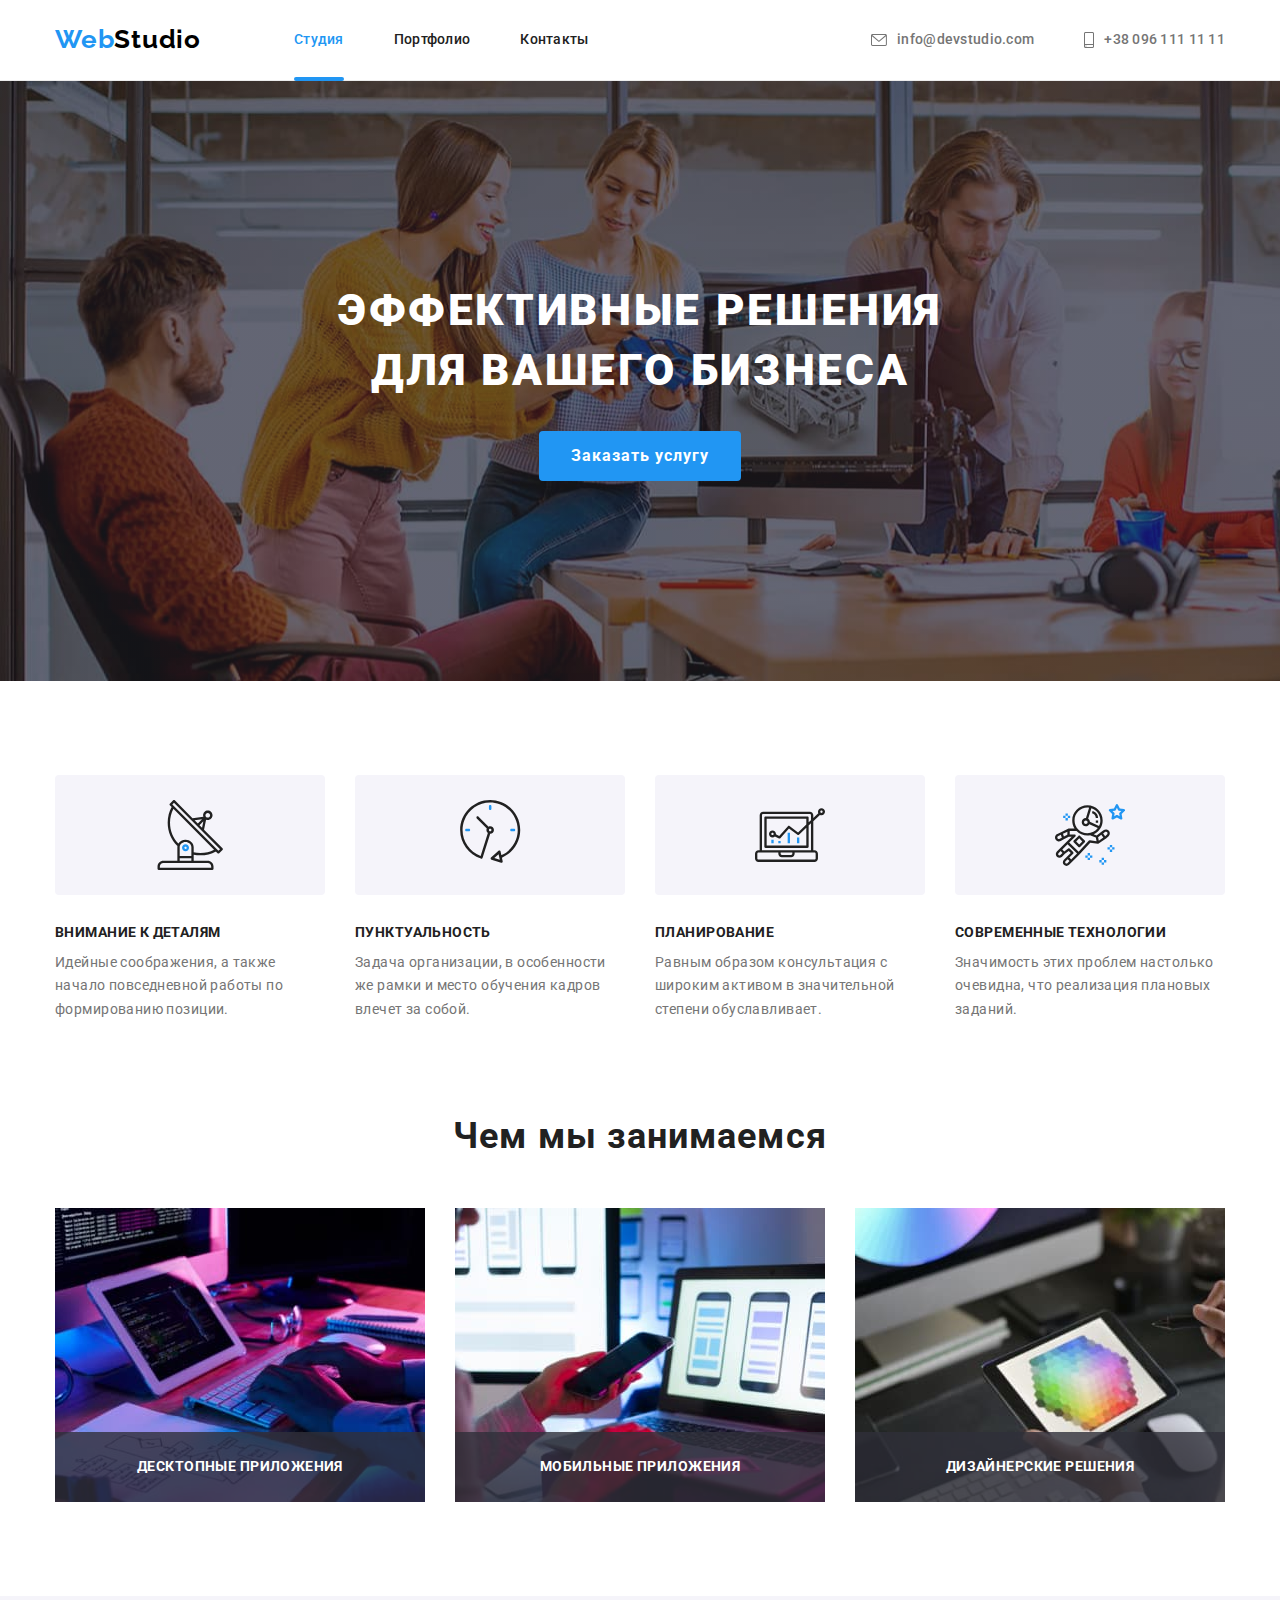
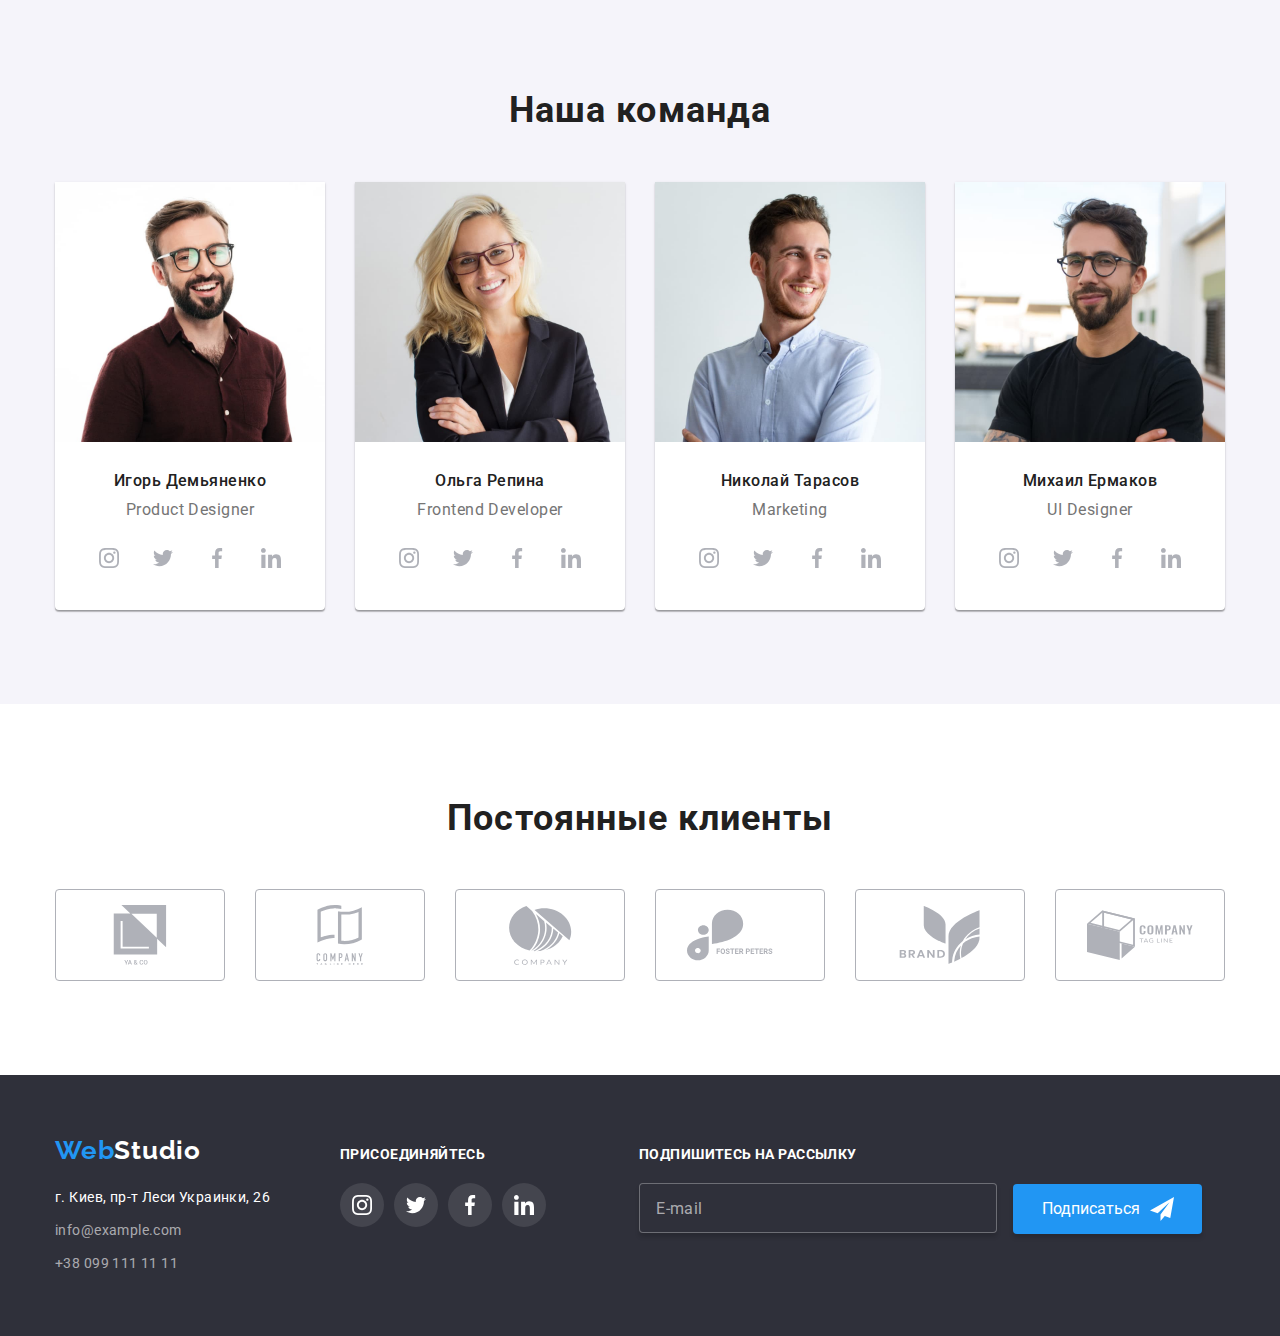
==== commit 39f78c9b: "вносит правки" ====
--- a/index.html
+++ b/index.html
@@ -18,8 +18,8 @@
   <!--Шапка сайта-->
   <header class="page-header">
     <div class="container main-nav">
-      <a class="logo" href="./index.html">Web<span class="logo-black">Studio</span> </a>
       <nav class="site-nav">
+        <a class="logo" href="./index.html">Web<span class="logo-black">Studio</span></a>
         <ul class="site-nav-list list">
           <li class="site-nav-item">
             <a class="site-nav-link current" href="./index.html">Студия</a>
--- a/css/styles.css
+++ b/css/styles.css
@@ -51,6 +51,8 @@
 }
 
 .logo {
+  padding-top: 24px;
+  padding-bottom: 25px;
   color: var(--accent-color);
   font-family: 'raleway';
   font-weight: 700;
@@ -69,22 +71,17 @@
 
 .main-nav {
   display: flex;
-  align-items: center;
 }
 .site-nav {
+  display: flex; 
+}
+.site-nav-list {
+  display: flex;
   margin-left: 93px;
 }
-
-.site-nav-list {
-  display: flex;
-  
-}
-
-
 .site-nav-item:not(:last-child) {
   margin-right: 50px;
-}
-  
+}  
 
 .site-nav-link {
   position: relative;
@@ -111,7 +108,6 @@
   background-color: var(--accent-color);
   border-radius: 2px;
 }
-
 
 .site-nav-link:hover,
 .site-nav-link:focus {
@@ -181,8 +177,8 @@
   line-height: 1.36;
   letter-spacing: 0.06em;
   text-transform: uppercase;
-
-}
+}
+
 .hero-button {
   margin-top: 30px;
   padding: 10px 32px;
@@ -198,16 +194,15 @@
   cursor: pointer;
   transition: background-color 250ms cubic-bezier(0.4, 0, 0.2, 1)
 }
+
 .hero-button:hover,
 .hero-button:focus {
 background-color: #188CE8;
 }
 
-
 /* ------------------------------------------section-------------------------------------------- */
 .section {
-  padding: 94px 0;
-  
+  padding: 94px 0; 
 }
 
 .section-title {
@@ -246,7 +241,6 @@
   height: 120px;
   border-radius: 4px;
   background-color: var(--secondary-background-color);
-
 }
 .feature-title {
   font-size: 14px;
@@ -294,7 +288,6 @@
   line-height: 1.14;
   letter-spacing: 0.03em;
   text-transform: uppercase;
-  
 }
 
 
@@ -306,8 +299,7 @@
 }
 
 .team-list {
-  display: flex;
-  
+  display: flex; 
 }
 .team-item {
   background-color: var(--white-color);
@@ -316,8 +308,8 @@
   box-shadow: 0px 2px 1px rgba(0, 0, 0, 0.2),
               0px 1px 1px rgba(0, 0, 0, 0.14),
               0px 1px 3px rgba(0, 0, 0, 0.12);
-
-}
+}
+
 .team-item:not(:last-child) {
   margin-right: 30px;
   width: 270;
@@ -414,7 +406,6 @@
 .footer {
   display: flex;
   align-items: baseline;
-  
 }
 .addres {
   margin-top: 20px;
@@ -444,12 +435,13 @@
   min-width: 206px;
   min-height: 80px;
   margin-left: 70px;
-
-}
+}
+
 .footer-social-list {
   display: flex;
   margin-top: 20px;
 }
+
 .footer-social-item:not(:last-child) {
   margin-right: 10px;
 }
@@ -577,8 +569,7 @@
   background-color: var(--accent-color);
   box-shadow: 1px 4px 6px rgba(0, 0, 0, 0.16),
               0px 4px 4px rgba(0, 0, 0, 0.06),
-              0px 1px 1px rgba(0, 0, 0, 0.12);
-              
+              0px 1px 1px rgba(0, 0, 0, 0.12);        
 }
 
 .work-title {
@@ -770,10 +761,10 @@
 .comment {
 margin-bottom: 20px;
 }
+
 .textarea {
   padding: 12px 16px;
   resize: none;
-
 }
 .textarea::placeholder {
   font-size: 12px;
@@ -786,7 +777,6 @@
   justify-content: center;
   align-items: center;
   margin-bottom: 30px;
-
 }
 .agreement-text {
   margin-left: 8.38px;
@@ -837,7 +827,7 @@
   border-style: none;
   cursor: pointer;
   box-shadow: 0 4px 4px rgba(0, 0, 0, 0.15);
-  
+
   transition: background-color 250ms cubic-bezier(0.4, 0, 0.2, 1),
               box-shadow 250ms cubic-bezier(0.4, 0, 0.2, 1);          
 }
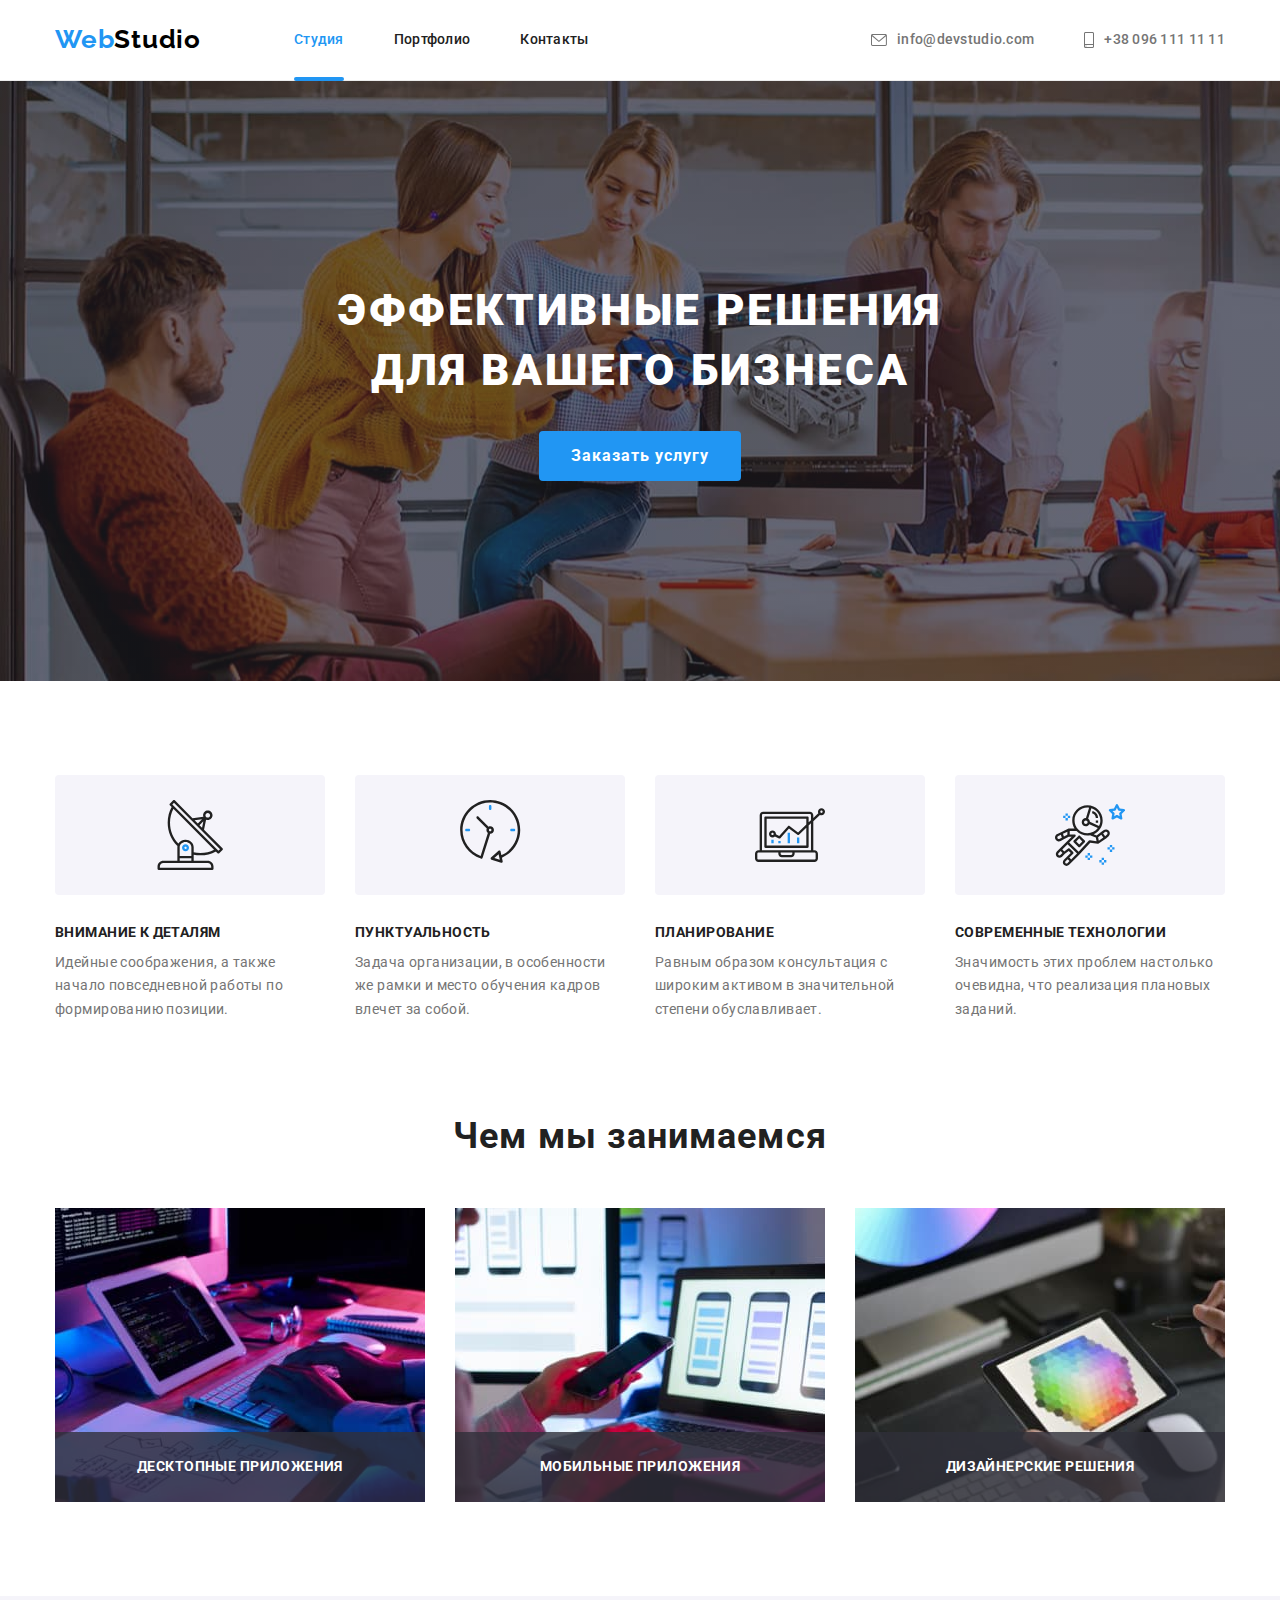
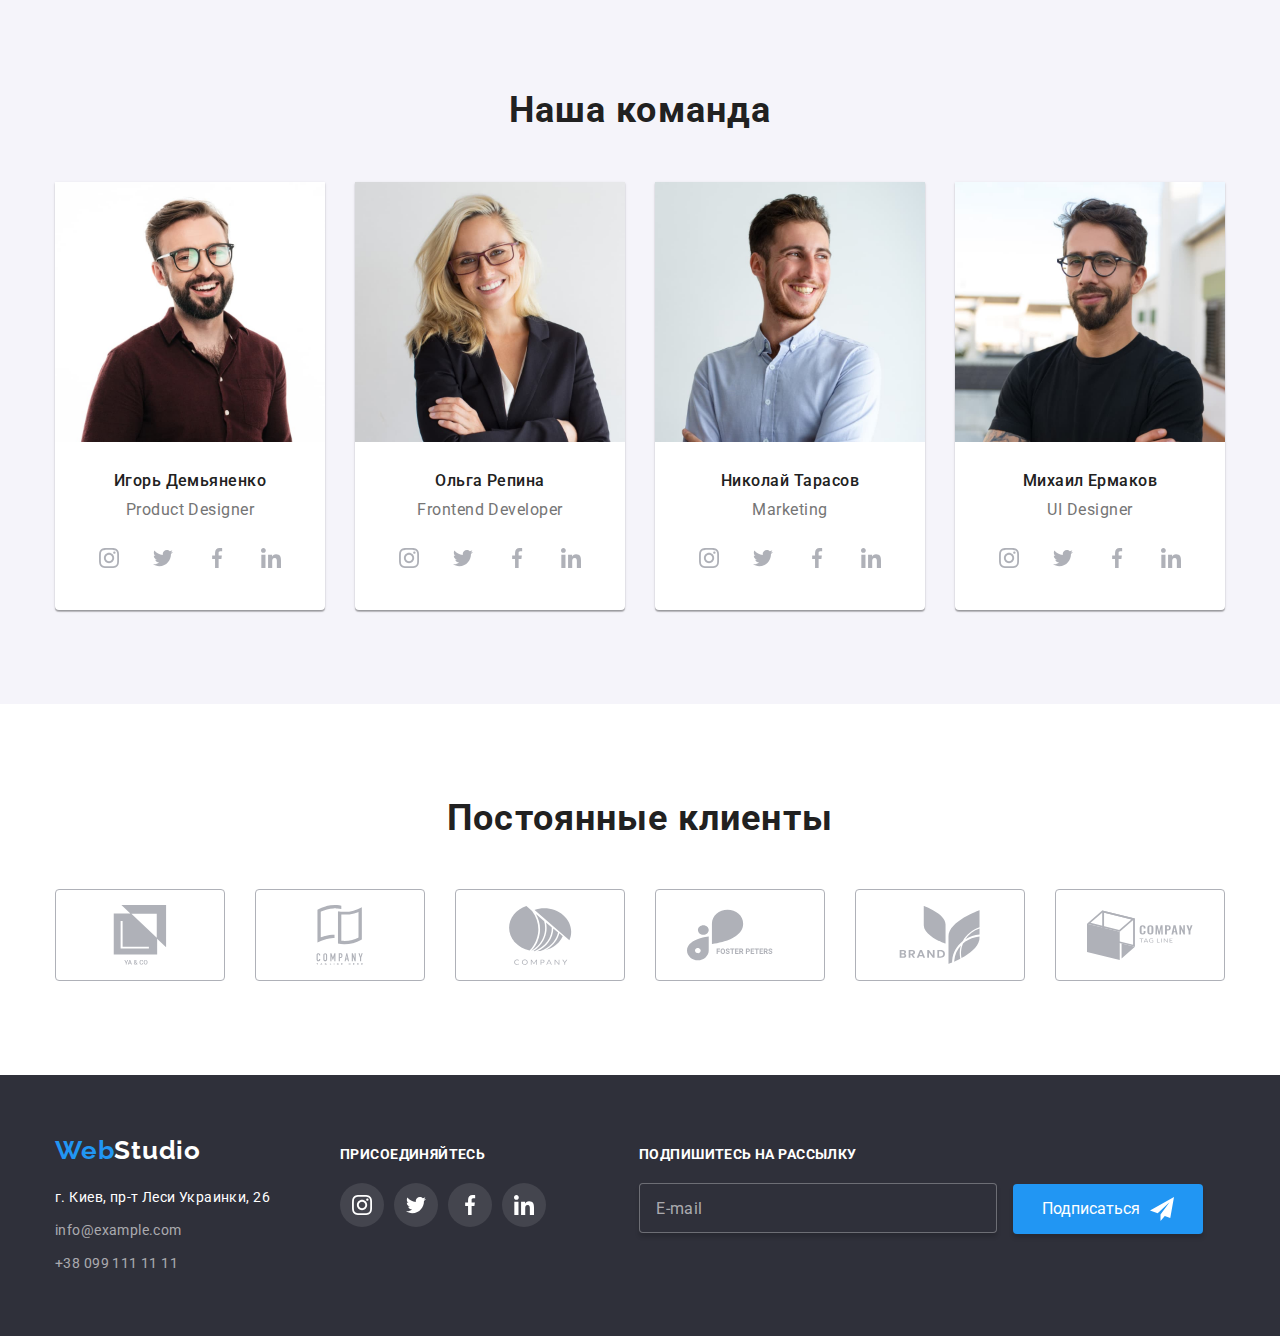
==== commit 604b7fc0: "вносит правки" ====
--- a/index.html
+++ b/index.html
@@ -20,7 +20,7 @@
     <div class="container main-nav">
       <nav class="site-nav">
         <a class="logo" href="./index.html">Web<span class="logo-black">Studio</span></a>
-        <ul class="site-nav-list list">
+        <ul class="site-nav-list">
           <li class="site-nav-item">
             <a class="site-nav-link current" href="./index.html">Студия</a>
           </li>
@@ -32,7 +32,7 @@
           </li>
         </ul>
       </nav>
-      <ul class="auth-nav-list list">
+      <ul class="auth-nav-list">
         <li class="auth-nav-item">
           <a class="auth-nav-link" href="mailto:info@devstudio.com"><svg class="auth-nav-icon" width="16px"
               height="12px">
@@ -63,7 +63,7 @@
     <section class="section">
       <div class="container">
         <h2 class="section-title visually-hidden">Особенности</h2>
-        <ul class="features-list list">
+        <ul class="features-list">
           <li class="feature-item">
             <div class="icon">
               <svg class="feature-icon" width="70px" height="70px">
@@ -110,7 +110,7 @@
     <section class="section work-section">
       <div class="container">
         <h2 class="section-title">Чем мы занимаемся</h2>
-        <ul class="work-list list">
+        <ul class="work-list">
           <li class="work-item">
             <div class="thumb">
               <img class="image" src="./img/box1.jpg" alt="написание кода">
@@ -140,15 +140,15 @@
     </section>
 
     <!-- Наша команда -->
-    <section class="section team">
+    <section class="section employees">
       <div class="container">
         <h2 class="section-title">Наша команда</h2>
-        <ul class="team-list list">
-          <li class="team-item">
+        <ul class="employees-list">
+          <li class="employee-item">
             <img width="270" src="./img/img1.jpg" alt="парень в очках с бородой в рубашкее">
-            <div class="team-info-box">
-              <h3 class="team-title">Игорь Демьяненко</h3>
-              <p class="team-profession">Product Designer</p>
+            <div class="employee-info">
+              <h3 class="employee-name">Игорь Демьяненко</h3>
+              <p class="employee-profession">Product Designer</p>
               <ul class="social-list">
                 <li class="social-item">
                   <a class="social-link" href="">
@@ -181,11 +181,11 @@
               </ul>
             </div>
           </li>
-          <li class="team-item">
+          <li class="employee-item">
             <img width="270" src="./img/img2.jpg" alt="девушка в очках с длинными светлыми волосами">
-            <div class="team-info-box">
-              <h3 class="team-title">Ольга Репина</h3>
-              <p class="team-profession">Frontend Developer</p>
+            <div class="employee-info">
+              <h3 class="employee-name">Ольга Репина</h3>
+              <p class="employee-profession">Frontend Developer</p>
               <ul class="social-list">
                 <li class="social-item">
                   <a class="social-link" href="">
@@ -219,11 +219,11 @@
 
             </div>
           </li>
-          <li class="team-item">
+          <li class="employee-item">
             <img width="270" src="./img/img3.jpg" alt="парень в голубой рубашке">
-            <div class="team-info-box">
-              <h3 class="team-title">Николай Тарасов</h3>
-              <p class="team-profession">Marketing</p>
+            <div class="employee-info">
+              <h3 class="employee-name">Николай Тарасов</h3>
+              <p class="employee-profession">Marketing</p>
               <ul class="social-list">
                 <li class="social-item">
                   <a class="social-link" href="">
@@ -256,11 +256,11 @@
               </ul>
             </div>
           </li>
-          <li class="team-item">
+          <li class="employee-item">
             <img width="270" src="./img/img4.jpg" alt="парень в очках с бородой в футболке">
-            <div class="team-info-box">
-              <h3 class="team-title">Михаил Ермаков</h3>
-              <p class="team-profession">UI Designer</p>
+            <div class="employee-info">
+              <h3 class="employee-name">Михаил Ермаков</h3>
+              <p class="employee-profession">UI Designer</p>
               <ul class="social-list">
                 <li class="social-item">
                   <a class="social-link" href="">
@@ -299,7 +299,7 @@
 
     <!-- Постоянные клиенты -->
 
-    <section class="section section-clients">
+    <section class="section">
       <div class="container">
         <h2 class="section-title">Постоянные клиенты</h2>
         <ul class="clients-list">
@@ -353,49 +353,47 @@
   <!-- Подвал сайта -->
   <footer class="page-footer">
     <div class="container footer">
-      <div class="footer-addres">
-        <a class="logo" href="./index.html">Web<span class="logo-white">Studio</span> </a>
-        <address class="addres">
-          <ul class="addres-list list">
-            <li class="addres-item">
-              <a class="addres-link"
-                href="https://www.google.com/maps/place/%D0%B1%D1%83%D0%BB.+%D0%9B%D0%B5%D1%81%D0%B8+%D0%A3%D0%BA%D1%80%D0%B0%D0%B8%D0%BD%D0%BA%D0%B8,+26">г.
-                Киев, пр-т Леси Украинки, 26</a>
-            </li>
-            <li class="addres-item">
-              <a class="addres-link opacity" href="mailto:info@example.com">info@example.com</a>
-            </li>
-            <li class="addres-item">
-              <a class="addres-link opacity" href="tel:+380991111111">+38 099 111 11 11</a>
-            </li>
-          </ul>
-        </address>
-      </div>
-      <div class="footer-container">
-        <p class="list-title">присоединяйтесь</p>
-        <ul class="footer-social-list">
-          <li class="footer-social-item">
+      <address class="addres">
+        <a class="logo footer-logo" href="./index.html">Web<span class="logo-white">Studio</span></a>
+        <ul class="addres-list">
+          <li class="addres-item">
+            <a class="addres-link"
+              href="https://www.google.com/maps/place/%D0%B1%D1%83%D0%BB.+%D0%9B%D0%B5%D1%81%D0%B8+%D0%A3%D0%BA%D1%80%D0%B0%D0%B8%D0%BD%D0%BA%D0%B8,+26">г.
+              Киев, пр-т Леси Украинки, 26</a>
+          </li>
+          <li class="addres-item">
+            <a class="addres-link opacity" href="mailto:info@example.com">info@example.com</a>
+          </li>
+          <li class="addres-item">
+            <a class="addres-link opacity" href="tel:+380991111111">+38 099 111 11 11</a>
+          </li>
+        </ul>
+      </address>
+      <div class="community">
+        <p class="community-text">присоединяйтесь</p>
+        <ul class="community-list">
+          <li class="community-item">
             <a class="footer-social-link" href="">
               <svg class="footer-social-icon" width="20px" height="20px">
                 <use href="./img/symbol-defs.svg#icon-instagram"></use>
               </svg>
             </a>
           </li>
-          <li class="footer-social-item">
+          <li class="community-item">
             <a class="footer-social-link" href="">
               <svg class="footer-social-icon" width="20px" height="20px">
                 <use href="./img/symbol-defs.svg#icon-twitter"></use>
               </svg>
             </a>
           </li>
-          <li class="footer-social-item">
+          <li class="community-item">
             <a class="footer-social-link" href="">
               <svg class="footer-social-icon" width="20px" height="20px">
                 <use href="./img/symbol-defs.svg#icon-facebook"></use>
               </svg>
             </a>
           </li>
-          <li class="footer-social-item">
+          <li class="community-item">
             <a class="footer-social-link" href="">
               <svg class="footer-social-icon" width="20px" height="20px">
                 <use href="./img/symbol-defs.svg#icon-linkedin"></use>
--- a/css/styles.css
+++ b/css/styles.css
@@ -1,10 +1,4 @@
 
-/* Цвет основного текста #212121 */
-/* вторичный цвет текста #757575 */
-/* белый #ffffff */
-/* вторичный цвет фона #F5F4FA */
-/* акцент  #2196F3 */
-/* цвет лого #000000 */
 :root {
   --primary-text-color: #212121;
   --secondary-text-color: #757575;
@@ -29,15 +23,26 @@
 margin-right: auto;
 padding: 0 15px;
 }
+
 a {
   text-decoration: none;
+  font-style: normal;
 }
 
 img {
   display: block;
 }
 
-h1, h2, h3, p {
+p {
+  margin: 0;
+}
+
+h1,
+h2,
+h3,
+h4,
+h5,
+h6 {
   margin: 0;
 }
 .page-header {
@@ -46,8 +51,8 @@
 
 ul {
   padding: 0;
+  margin: 0;
   list-style: none;
-  margin: 0;
 }
 
 .logo {
@@ -291,17 +296,16 @@
 }
 
 
-
 /* -------------------------------team----------------------------- */ 
 
-.section.team {
+.employees {
 background-color: var(--secondary-background-color);
 }
 
-.team-list {
+.employees-list {
   display: flex; 
 }
-.team-item {
+.employee-item {
   background-color: var(--white-color);
   border-bottom-right-radius: 4px;
   border-bottom-left-radius: 4px;
@@ -310,23 +314,22 @@
               0px 1px 3px rgba(0, 0, 0, 0.12);
 }
 
-.team-item:not(:last-child) {
+.employee-item:not(:last-child) {
   margin-right: 30px;
   width: 270;
 }
-.team-info-box {
-  padding-top: 30px;
-  padding-bottom: 30px;
-}
-
-.team-title {
+.employee-info {
+  padding: 30px 32px;
+}
+
+.employee-name {
   font-weight: 500;
   font-size: 16px;
   line-height: 1.18;
   text-align: center;
   letter-spacing: 0.03em;
 }
-.team-profession {
+.employee-profession {
   margin-top: 10px;
   color: var(--secondary-text-color);
   font-size: 16px;
@@ -337,7 +340,6 @@
 
 .social-list {
   display: flex;
-  justify-content: center;
   margin-top: 16px; 
 }
 .social-item:not(:last-child) {
@@ -407,9 +409,12 @@
   display: flex;
   align-items: baseline;
 }
-.addres {
+.footer-logo {
+  display: block;
+  padding: 0;
+}
+.addres-list {
   margin-top: 20px;
-  font-style: normal;
 }
 .addres-item + .addres-item {
 margin-top: 9px;
@@ -431,22 +436,22 @@
   color: var(--accent-color);
 }
 
-.footer-container {
+.community {
   min-width: 206px;
   min-height: 80px;
   margin-left: 70px;
 }
 
-.footer-social-list {
+.community-list {
   display: flex;
   margin-top: 20px;
 }
 
-.footer-social-item:not(:last-child) {
+.community-item:not(:last-child) {
   margin-right: 10px;
 }
 
-.list-title {
+.community-text {
   font-size: 14px;
   font-weight: 700;
   line-height: 1.14;
@@ -477,6 +482,7 @@
 
 .subscription-form {
   margin-left: 93px;
+  flex-grow: 1;
 }
 .subscription-label {
   display: block;
@@ -514,12 +520,14 @@
 }
 
 .form-button {
-  position: relative;
+  display: inline-flex;
+  align-items: center;
+  justify-content: center;
   margin-left: 12px;
   border-style: none;
   border-radius: 4px;
   cursor: pointer;
-  padding: 10px 62px 10px 29px;
+  padding: 10px 29px;
   font-size: 16px;
   line-height: 1.87;
   background-color: var(--accent-color);
@@ -528,9 +536,7 @@
 }
 
 .form-icon {
-  position: absolute;
-  bottom: 13px;
-  right: 28px;
+  margin-left: 10px;
   width: 24px;
   height: 24px;
 }
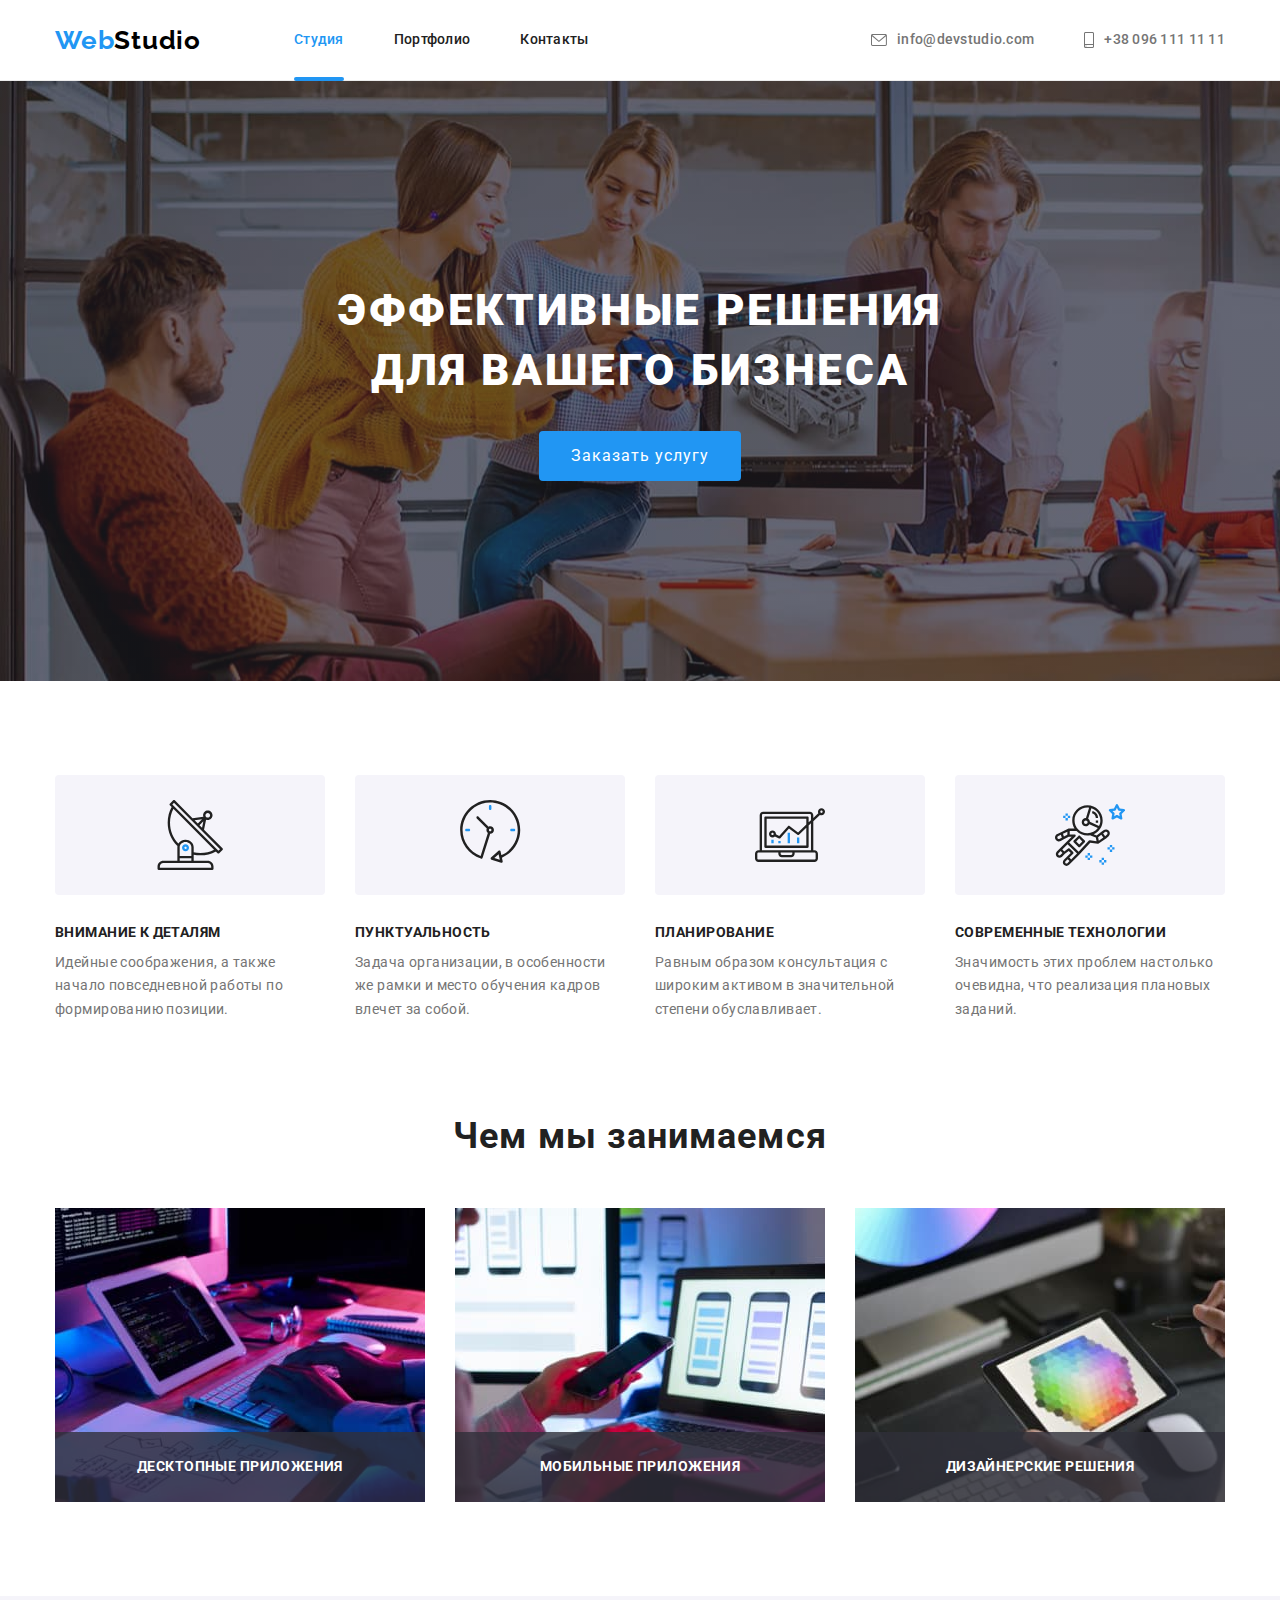
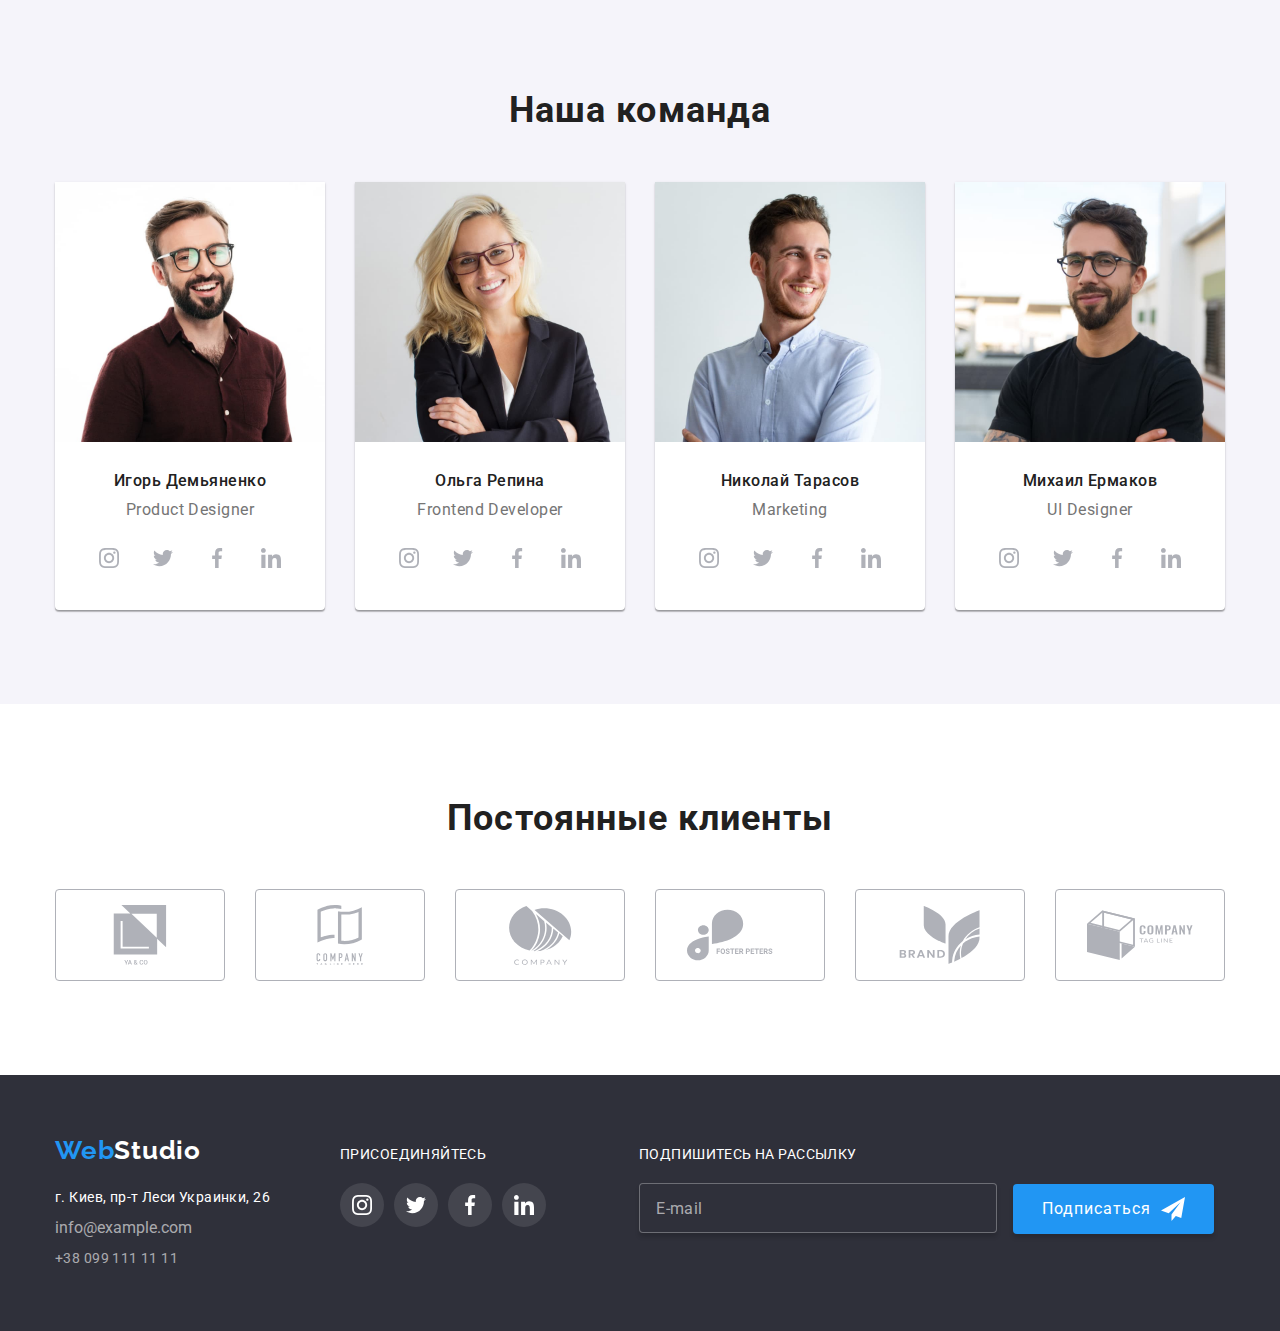
==== commit b7e18699: "вносит правки" ====
--- a/index.html
+++ b/index.html
@@ -32,7 +32,7 @@
           </li>
         </ul>
       </nav>
-      <ul class="auth-nav-list">
+      <ul class="auth-nav">
         <li class="auth-nav-item">
           <a class="auth-nav-link" href="mailto:info@devstudio.com"><svg class="auth-nav-icon" width="16px"
               height="12px">
@@ -56,16 +56,16 @@
     <section class="hero">
       <div class="container">
         <h1 class="hero-title"> Эффективные решения для вашего бизнеса</h1>
-        <button data-modal-open class="hero-button" type="button">Заказать услугу</button>
+        <button data-modal-open class=" button hero-button" type="button">Заказать услугу</button>
       </div>
     </section>
     <!-- Особенности -->
-    <section class="section">
+    <section class="section features">
       <div class="container">
         <h2 class="section-title visually-hidden">Особенности</h2>
         <ul class="features-list">
           <li class="feature-item">
-            <div class="icon">
+            <div class="feature-box">
               <svg class="feature-icon" width="70px" height="70px">
                 <use href="./img/symbol-defs.svg#icon-antenna"></use>
               </svg>
@@ -74,7 +74,7 @@
             <p class="feature-text">Идейные соображения, а также начало повседневной работы по формированию позиции.</p>
           </li>
           <li class="feature-item">
-            <div class="icon">
+            <div class="feature-box">
               <svg class="feature-icon" width="70px" height="70px">
                 <use href="./img/symbol-defs.svg#icon-clock"></use>
               </svg>
@@ -84,7 +84,7 @@
             </p>
           </li>
           <li class="feature-item">
-            <div class="icon">
+            <div class="feature-box">
               <svg class="feature-icon" width="70px" height="70px">
                 <use href="./img/symbol-defs.svg#icon-diagram"></use>
               </svg>
@@ -94,7 +94,7 @@
             </p>
           </li>
           <li class="feature-item">
-            <div class="icon">
+            <div class="feature-box">
               <svg class="feature-icon" width="70px" height="70px">
                 <use href="./img/symbol-defs.svg#icon-astronaut"></use>
               </svg>
@@ -107,31 +107,31 @@
     </section>
 
     <!-- Чем мы занимаемся -->
-    <section class="section work-section">
+    <section class="section funktion">
       <div class="container">
         <h2 class="section-title">Чем мы занимаемся</h2>
-        <ul class="work-list">
-          <li class="work-item">
-            <div class="thumb">
-              <img class="image" src="./img/box1.jpg" alt="написание кода">
-              <div class="overlay-thumb">
-                <h3 class="thumb-title">Десктопные приложения</h3>
+        <ul class="funktion-list">
+          <li class="funktion-item">
+            <div class="funktion-box">
+              <img class="funktion-image" src="./img/box1.jpg" alt="написание кода">
+              <div class="funktion-overlay">
+                <h3 class="funktion-text">Десктопные приложения</h3>
               </div>
             </div>
           </li>
-          <li class="work-item">
-            <div class="thumb">
-              <img class="image" src="./img/box2.jpg" alt="создание мобильных приложений">
-              <div class="overlay-thumb">
-                <h3 class="thumb-title">Мобильные приложения</h3>
+          <li class="funktion-item">
+            <div class="funktion-box">
+              <img class="funktion-image" src="./img/box2.jpg" alt="создание мобильных приложений">
+              <div class="funktion-overlay">
+                <h3 class="funktion-text">Мобильные приложения</h3>
               </div>
             </div>
           </li>
-          <li class="work-item">
-            <div class="thumb">
-              <img class="image" src="./img/box3.jpg" alt="работа с дизайном">
-              <div class="overlay-thumb">
-                <h3 class="thumb-title">Дизайнерские решения</h3>
+          <li class="funktion-item">
+            <div class="funktion-box">
+              <img class="funktion-image" src="./img/box3.jpg" alt="работа с дизайном">
+              <div class="funktion-overlay">
+                <h3 class="funktion-text">Дизайнерские решения</h3>
               </div>
             </div>
           </li>
@@ -150,30 +150,30 @@
               <h3 class="employee-name">Игорь Демьяненко</h3>
               <p class="employee-profession">Product Designer</p>
               <ul class="social-list">
-                <li class="social-item">
-                  <a class="social-link" href="">
-                    <svg class="social-icon" width="20px" height="20px">
+                <li class="social-list-item">
+                  <a class="social-list-link" href="">
+                    <svg class="social-list-icon" width="20px" height="20px">
                       <use href="./img/symbol-defs.svg#icon-instagram"></use>
                     </svg>
                   </a>
                 </li>
-                <li class="social-item">
-                  <a class="social-link" href="">
-                    <svg class="social-icon" width="20px" height="20px">
+                <li class="social-list-item">
+                  <a class="social-list-link" href="">
+                    <svg class="social-list-icon" width="20px" height="20px">
                       <use href="./img/symbol-defs.svg#icon-twitter"></use>
                     </svg>
                   </a>
                 </li>
-                <li class="social-item">
-                  <a class="social-link" href="">
-                    <svg class="social-icon" width="20px" height="20px">
+                <li class="social-list-item">
+                  <a class="social-list-link" href="">
+                    <svg class="social-list-icon" width="20px" height="20px">
                       <use href="./img/symbol-defs.svg#icon-facebook"></use>
                     </svg>
                   </a>
                 </li>
-                <li class="social-item">
-                  <a class="social-link" href="">
-                    <svg class="social-icon" width="20px" height="20px">
+                <li class="social-list-item">
+                  <a class="social-list-link" href="">
+                    <svg class="social-list-icon" width="20px" height="20px">
                       <use href="./img/symbol-defs.svg#icon-linkedin"></use>
                     </svg>
                   </a>
@@ -187,30 +187,30 @@
               <h3 class="employee-name">Ольга Репина</h3>
               <p class="employee-profession">Frontend Developer</p>
               <ul class="social-list">
-                <li class="social-item">
-                  <a class="social-link" href="">
-                    <svg class="social-icon" width="20px" height="20px">
+                <li class="social-list-item">
+                  <a class="social-list-link" href="">
+                    <svg class="social-list-icon" width="20px" height="20px">
                       <use href="./img/symbol-defs.svg#icon-instagram"></use>
                     </svg>
                   </a>
                 </li>
-                <li class="social-item">
-                  <a class="social-link" href="">
-                    <svg class="social-icon" width="20px" height="20px">
+                <li class="social-list-item">
+                  <a class="social-list-link" href="">
+                    <svg class="social-list-icon" width="20px" height="20px">
                       <use href="./img/symbol-defs.svg#icon-twitter"></use>
                     </svg>
                   </a>
                 </li>
-                <li class="social-item">
-                  <a class="social-link" href="">
-                    <svg class="social-icon" width="20px" height="20px">
+                <li class="social-list-item">
+                  <a class="social-list-link" href="">
+                    <svg class="social-list-icon" width="20px" height="20px">
                       <use href="./img/symbol-defs.svg#icon-facebook"></use>
                     </svg>
                   </a>
                 </li>
-                <li class="social-item">
-                  <a class="social-link" href="">
-                    <svg class="social-icon" width="20px" height="20px">
+                <li class="social-list-item">
+                  <a class="social-list-link" href="">
+                    <svg class="social-list-icon" width="20px" height="20px">
                       <use href="./img/symbol-defs.svg#icon-linkedin"></use>
                     </svg>
                   </a>
@@ -225,30 +225,30 @@
               <h3 class="employee-name">Николай Тарасов</h3>
               <p class="employee-profession">Marketing</p>
               <ul class="social-list">
-                <li class="social-item">
-                  <a class="social-link" href="">
-                    <svg class="social-icon" width="20px" height="20px">
+                <li class="social-list-item">
+                  <a class="social-list-link" href="">
+                    <svg class="social-list-icon" width="20px" height="20px">
                       <use href="./img/symbol-defs.svg#icon-instagram"></use>
                     </svg>
                   </a>
                 </li>
-                <li class="social-item">
-                  <a class="social-link" href="">
-                    <svg class="social-icon" width="20px" height="20px">
+                <li class="social-list-item">
+                  <a class="social-list-link" href="">
+                    <svg class="social-list-icon" width="20px" height="20px">
                       <use href="./img/symbol-defs.svg#icon-twitter"></use>
                     </svg>
                   </a>
                 </li>
-                <li class="social-item">
-                  <a class="social-link" href="">
-                    <svg class="social-icon" width="20px" height="20px">
+                <li class="social-list-item">
+                  <a class="social-list-link" href="">
+                    <svg class="social-list-icon" width="20px" height="20px">
                       <use href="./img/symbol-defs.svg#icon-facebook"></use>
                     </svg>
                   </a>
                 </li>
-                <li class="social-item">
-                  <a class="social-link" href="">
-                    <svg class="social-icon" width="20px" height="20px">
+                <li class="social-list-item">
+                  <a class="social-list-link" href="">
+                    <svg class="social-list-icon" width="20px" height="20px">
                       <use href="./img/symbol-defs.svg#icon-linkedin"></use>
                     </svg>
                   </a>
@@ -262,30 +262,30 @@
               <h3 class="employee-name">Михаил Ермаков</h3>
               <p class="employee-profession">UI Designer</p>
               <ul class="social-list">
-                <li class="social-item">
-                  <a class="social-link" href="">
-                    <svg class="social-icon" width="20px" height="20px">
+                <li class="social-list-item">
+                  <a class="social-list-link" href="">
+                    <svg class="social-list-icon" width="20px" height="20px">
                       <use href="./img/symbol-defs.svg#icon-instagram"></use>
                     </svg>
                   </a>
                 </li>
-                <li class="social-item">
-                  <a class="social-link" href="">
-                    <svg class="social-icon" width="20px" height="20px">
+                <li class="social-list-item">
+                  <a class="social-list-link" href="">
+                    <svg class="social-list-icon" width="20px" height="20px">
                       <use href="./img/symbol-defs.svg#icon-twitter"></use>
                     </svg>
                   </a>
                 </li>
-                <li class="social-item">
-                  <a class="social-link" href="">
-                    <svg class="social-icon" width="20px" height="20px">
+                <li class="social-list-item">
+                  <a class="social-list-link" href="">
+                    <svg class="social-list-icon" width="20px" height="20px">
                       <use href="./img/symbol-defs.svg#icon-facebook"></use>
                     </svg>
                   </a>
                 </li>
-                <li class="social-item">
-                  <a class="social-link" href="">
-                    <svg class="social-icon" width="20px" height="20px">
+                <li class="social-list-item">
+                  <a class="social-list-link" href="">
+                    <svg class="social-list-icon" width="20px" height="20px">
                       <use href="./img/symbol-defs.svg#icon-linkedin"></use>
                     </svg>
                   </a>
@@ -353,61 +353,61 @@
   <!-- Подвал сайта -->
   <footer class="page-footer">
     <div class="container footer">
-      <address class="addres">
-        <a class="logo footer-logo" href="./index.html">Web<span class="logo-white">Studio</span></a>
-        <ul class="addres-list">
-          <li class="addres-item">
-            <a class="addres-link"
+      <address class="address">
+        <a class="logo" href="./index.html">Web<span class="logo-white">Studio</span></a>
+        <ul class="address-list">
+          <li class="address-item">
+            <a class="address-link"
               href="https://www.google.com/maps/place/%D0%B1%D1%83%D0%BB.+%D0%9B%D0%B5%D1%81%D0%B8+%D0%A3%D0%BA%D1%80%D0%B0%D0%B8%D0%BD%D0%BA%D0%B8,+26">г.
               Киев, пр-т Леси Украинки, 26</a>
           </li>
-          <li class="addres-item">
+          <li class="address-item">
             <a class="addres-link opacity" href="mailto:info@example.com">info@example.com</a>
           </li>
-          <li class="addres-item">
-            <a class="addres-link opacity" href="tel:+380991111111">+38 099 111 11 11</a>
+          <li class="address-item">
+            <a class="address-link opacity" href="tel:+380991111111">+38 099 111 11 11</a>
           </li>
         </ul>
       </address>
-      <div class="community">
-        <p class="community-text">присоединяйтесь</p>
-        <ul class="community-list">
-          <li class="community-item">
-            <a class="footer-social-link" href="">
-              <svg class="footer-social-icon" width="20px" height="20px">
+      <div class="social">
+        <p class="social-text">присоединяйтесь</p>
+        <ul class="social-list footer-social-list">
+          <li class="social-list-item">
+            <a class="social-list-link footer-social-link" href="">
+              <svg class="social-list-icon" width="20px" height="20px">
                 <use href="./img/symbol-defs.svg#icon-instagram"></use>
               </svg>
             </a>
           </li>
-          <li class="community-item">
-            <a class="footer-social-link" href="">
-              <svg class="footer-social-icon" width="20px" height="20px">
+          <li class="social-list-item">
+            <a class="social-list-link footer-social-link" href="">
+              <svg class="social-list-icon" width="20px" height="20px">
                 <use href="./img/symbol-defs.svg#icon-twitter"></use>
               </svg>
             </a>
           </li>
-          <li class="community-item">
-            <a class="footer-social-link" href="">
-              <svg class="footer-social-icon" width="20px" height="20px">
+          <li class="social-list-item">
+            <a class="social-list-link footer-social-link" href="">
+              <svg class="social-list-icon" width="20px" height="20px">
                 <use href="./img/symbol-defs.svg#icon-facebook"></use>
               </svg>
             </a>
           </li>
-          <li class="community-item">
-            <a class="footer-social-link" href="">
-              <svg class="footer-social-icon" width="20px" height="20px">
+          <li class="social-list-item">
+            <a class="social-list-link footer-social-link" href="">
+              <svg class="social-list-icon" width="20px" height="20px">
                 <use href="./img/symbol-defs.svg#icon-linkedin"></use>
               </svg>
             </a>
           </li>
         </ul>
       </div>
-      <form class="subscription-form">
+      <form class="subscription">
         <label class="subscription-label" for="email">Подпишитесь на рассылку</label>
         <input class="subscription-input" type="email" name="email" id="email" placeholder="E-mail">
-        <button class="form-button" type="submit">
+        <button class="button subscription-button" type="submit">
           Подписаться
-          <svg class="form-icon" width="24px" height="24px">
+          <svg class="subscription-icon" width="24px" height="24px">
             <use href="./img/symbol-defs.svg#icon-icon-send"></use>
           </svg>
         </button>
@@ -417,31 +417,31 @@
   <div data-modal class="backdrop is-hidden">
     <div class="modal">
       <p class="modal-title">Оставьте свои данные, мы вам перезвоним</p>
-      <form class="application-form">
+      <form class="form">
         <label class="form-field">
-          <span class="form-field-label">Имя</span>
-          <input class="form-field-input" name="name" type="text">
-          <svg class="form-field-icon">
+          <span class="form-label">Имя</span>
+          <input class="form-input" name="name" type="text">
+          <svg class="form-icon">
             <use href="./img/symbol-defs.svg#icon-person-black"></use>
           </svg>
         </label>
         <label class="form-field">
-          <span class="form-field-label">Телефон</span>
-          <input class="form-field-input" name="tel" type="text">
-          <svg class="form-field-icon">
+          <span class="form-label">Телефон</span>
+          <input class="form-input" name="tel" type="text">
+          <svg class="form-icon">
             <use href="./img/symbol-defs.svg#icon-phone-black"></use>
           </svg>
         </label>
         <label class="form-field">
-          <span class="form-field-label">Почта</span>
-          <input class="form-field-input" name="email" type="text">
-          <svg class="form-field-icon">
+          <span class="form-label">Почта</span>
+          <input class="form-input" name="email" type="text">
+          <svg class="form-icon">
             <use href="./img/symbol-defs.svg#icon-email-black"></use>
           </svg>
         </label>
         <label class="form-field comment">
-          <span class="form-field-label">Комментарий</span>
-          <textarea class="form-field-input textarea" name="comment" id="comment" cols="30" rows="5"
+          <span class="form-label">Комментарий</span>
+          <textarea class="form-input textarea" name="comment" id="comment" cols="30" rows="5"
             placeholder="Введите текст"></textarea>
         </label>
         <label class="agreement">
@@ -454,7 +454,7 @@
               договора</a>
           </span>
         </label>
-        <button class="modal-form-button" type="submit">Отправить</button>
+        <button class="button form-button" type="submit">Отправить</button>
       </form>
       <button data-modal-close class="modal-button" type="button">
         <svg class="button-icon" width="18px" height="18px">
--- a/css/styles.css
+++ b/css/styles.css
@@ -56,8 +56,6 @@
 }
 
 .logo {
-  padding-top: 24px;
-  padding-bottom: 25px;
   color: var(--accent-color);
   font-family: 'raleway';
   font-weight: 700;
@@ -72,6 +70,17 @@
   color: var(--white-color);
 }
 
+.button {
+  font-size: 16px;
+  line-height: 1.87;
+  letter-spacing: 0.06em;
+  color: var(--white-color);
+  background-color: var(--accent-color);
+  border-radius: 4px;
+  border-style: none;
+  cursor: pointer;
+}
+
 /* ------------------------------------------site-naw----------------------------------------------- */
 
 .main-nav {
@@ -79,6 +88,7 @@
 }
 .site-nav {
   display: flex; 
+  align-items: center;
 }
 .site-nav-list {
   display: flex;
@@ -124,10 +134,9 @@
 
 /* ----------------------------auth-naw-link------------------------------------- */
 
-.auth-nav-list {
+.auth-nav {
   display: flex;
   margin-left: auto;
-  align-items: center;
 }
 
 .auth-nav-item:not(:last-child) {
@@ -136,10 +145,8 @@
 
 .auth-nav-link {
   display: flex;
-  justify-content: center;
-  align-items: center;
-  padding-top: 32px;
-  padding-bottom: 32px;
+  align-items: center;
+  padding: 32px 0;
 
   color: var(--secondary-text-color);
   font-weight: 500;
@@ -187,16 +194,6 @@
 .hero-button {
   margin-top: 30px;
   padding: 10px 32px;
-  font-size: 16px;
-  font-weight: 700;
-  line-height: 1.87;
-  letter-spacing: 0.06em;
-  color: var(--white-color);
-
-  background-color: var(--accent-color);
-  border-radius: 4px;
-  border-style: none;
-  cursor: pointer;
   transition: background-color 250ms cubic-bezier(0.4, 0, 0.2, 1)
 }
 
@@ -239,18 +236,18 @@
   margin-right: 30px;
 }
 
-.icon {
+.feature-box {
   display: flex;
   align-items: center;
   justify-content: center;
-  height: 120px;
+  min-height: 120px;
   border-radius: 4px;
   background-color: var(--secondary-background-color);
 }
 .feature-title {
+  margin-top: 30px;
   font-size: 14px;
   line-height: 1.14;
-  margin-top: 30px;
   text-transform: uppercase;
   letter-spacing: 0.03em;
 }
@@ -262,32 +259,32 @@
   letter-spacing: 0.03em;
 }
 /* -----------------------------------------Work--------------------------------------- */
-.work-section {
+.funktion {
   padding-top: 0;
 }
-.work-list {
+.funktion-list {
 display: flex;
 }
-.work-item:not(:last-child) {
+.funktion-item:not(:last-child) {
   margin-right: 30px;
 }
-.thumb {
+.funktion-box {
   position: relative;
 }
 
-.overlay-thumb {
+.funktion-overlay {
   display: flex;
   justify-content: center;
   align-items: center;
 
   position: absolute;
-  height: 70px;
+  min-height: 70px;
   width: 100%;
   bottom: 0;
   left: 0;
   background-color: rgba(47, 48, 58, 0.8);
 }
-.thumb-title {
+.funktion-text {
   color: var(--white-color);
   font-size: 14px;
   line-height: 1.14;
@@ -342,10 +339,10 @@
   display: flex;
   margin-top: 16px; 
 }
-.social-item:not(:last-child) {
+.social-list-item:not(:last-child) {
   margin-right: 10px;
 }
-.social-link {
+.social-list-link {
   display: flex;
   align-items: center;
   justify-content: center;
@@ -359,12 +356,12 @@
   background-color 250ms cubic-bezier(0.4, 0, 0.2, 1);
 }
 
-.social-link:hover,
-.social-link:focus {
+.social-list-link:hover,
+.social-list-link:focus {
   background-color: var(--accent-color);
   color: var(--white-color);
 }
-.social-icon {
+.social-list-icon {
   fill: currentColor;
 }
 
@@ -409,17 +406,14 @@
   display: flex;
   align-items: baseline;
 }
-.footer-logo {
-  display: block;
-  padding: 0;
-}
-.addres-list {
+
+.address-list {
   margin-top: 20px;
 }
-.addres-item + .addres-item {
+.address-item + .address-item {
 margin-top: 9px;
 }
-.addres-link {
+.address-link {
   color: var(--white-color);
   font-size: 14px;
   line-height: 1.71;
@@ -431,29 +425,24 @@
   color: rgba(255, 255, 255, 0.6);
 }
 
-.addres-link:hover,
-.addres-link:focus {
+.address-link:hover,
+.address-link:focus {
   color: var(--accent-color);
 }
 
-.community {
-  min-width: 206px;
-  min-height: 80px;
+.social {
+
   margin-left: 70px;
 }
 
-.community-list {
-  display: flex;
+.footer-social-list {
   margin-top: 20px;
 }
 
-.community-item:not(:last-child) {
-  margin-right: 10px;
-}
-
-.community-text {
-  font-size: 14px;
-  font-weight: 700;
+
+
+.social-text {
+  font-size: 14px;
   line-height: 1.14;
   letter-spacing: 0.03em;
   text-transform: uppercase;
@@ -461,33 +450,16 @@
 }
 
 .footer-social-link {
-  display: flex;
-  align-items: center;
-  justify-content: center;
-  width: 44px;
-  height: 44px;
-  border-radius: 50%;
-  cursor: pointer;
   color: var(--white-color);
   background-color: rgba(255, 255, 255, 0.1);
-  transition: background-color 250ms cubic-bezier(0.4, 0, 0.2, 1);
-}
-.footer-social-link:hover,
-.footer-social-link:focus {
-background-color: var(--accent-color);
-}
-.footer-social-icon {
-fill: currentColor;
-}
-
-.subscription-form {
+}
+
+.subscription {
   margin-left: 93px;
   flex-grow: 1;
 }
 .subscription-label {
   display: block;
-  margin-bottom: 20px;
-  font-weight: 700;
   font-size: 14px;
   line-height: 1.14;
   letter-spacing: 0.03em;
@@ -498,6 +470,7 @@
 .subscription-input {
   height: 50px;
   width: 358px;
+  margin-top: 20px;
   padding-left: 16px;
   border-radius: 4px;
   color: rgba(255, 255, 255, 0.6);
@@ -519,23 +492,16 @@
 color: rgba(255, 255, 255, 0.6);
 }
 
-.form-button {
+.subscription-button {
   display: inline-flex;
   align-items: center;
   justify-content: center;
   margin-left: 12px;
-  border-style: none;
-  border-radius: 4px;
-  cursor: pointer;
   padding: 10px 29px;
-  font-size: 16px;
-  line-height: 1.87;
-  background-color: var(--accent-color);
-  color: var(--white-color);
   box-shadow: 0 4px 4px rgba(0, 0, 0, 0.15);
 }
 
-.form-icon {
+.subscription-icon {
   margin-left: 10px;
   width: 24px;
   height: 24px;
@@ -557,11 +523,7 @@
   padding: 6px 22px;
   color: var(--primary-text-color);
   background-color: var(--secondary-background-color);
-  border-radius: 4px;
-  border-style: none;
-  cursor: pointer;
   font-weight: 500;
-  font-size: 16px;
   line-height: 1.62;
   letter-spacing: 0.03em;
 
@@ -726,14 +688,14 @@
   flex-direction: column;
   margin-bottom: 10px;
 }
-.form-field-label { 
+.form-label { 
   margin-bottom: 4px;
   font-size: 12px;
   line-height: 1.16;
   letter-spacing: 0.01em;
   color: var(--secondary-text-color);
 }
-.form-field-input {
+.form-input {
   margin: 0;
   padding: 11px 42px;
   width: 100%;
@@ -744,7 +706,7 @@
   transition: border-color 250ms cubic-bezier(0.4, 0, 0.2, 1);
 }
 
-.form-field-icon {
+.form-icon {
 position: absolute;
 width: 18px;
 height: 18px;
@@ -755,12 +717,12 @@
 }
 
 
-.form-field-input:focus {
+.form-input:focus {
   border-color: var(--accent-color);
   
 }
 
-.form-field-input:focus + .form-field-icon {
+.form-input:focus + .form-icon {
   fill: var(--accent-color);
 }
 
@@ -819,26 +781,18 @@
   border-color: var(--accent-color);
 }
 
-.modal-form-button {
+.form-button {
   display: block;
   margin: 0 auto;
   width: 200px;
   padding: 10px 0;
-  font-size: 16px;
-  line-height: 1.87;
-  letter-spacing: 0.06em;
-  color: var(--white-color);
-  background-color: var(--accent-color);
-  border-radius: 4px;
-  border-style: none;
-  cursor: pointer;
   box-shadow: 0 4px 4px rgba(0, 0, 0, 0.15);
 
   transition: background-color 250ms cubic-bezier(0.4, 0, 0.2, 1),
               box-shadow 250ms cubic-bezier(0.4, 0, 0.2, 1);          
 }
-.modal-form-button:hover,
-.modal-form-button:focus {
+.form-button:hover,
+.form-button:focus {
   background-color: #188CE8;
   box-shadow: 0 4px 4px rgba(0, 0, 0, 0.25);
 }
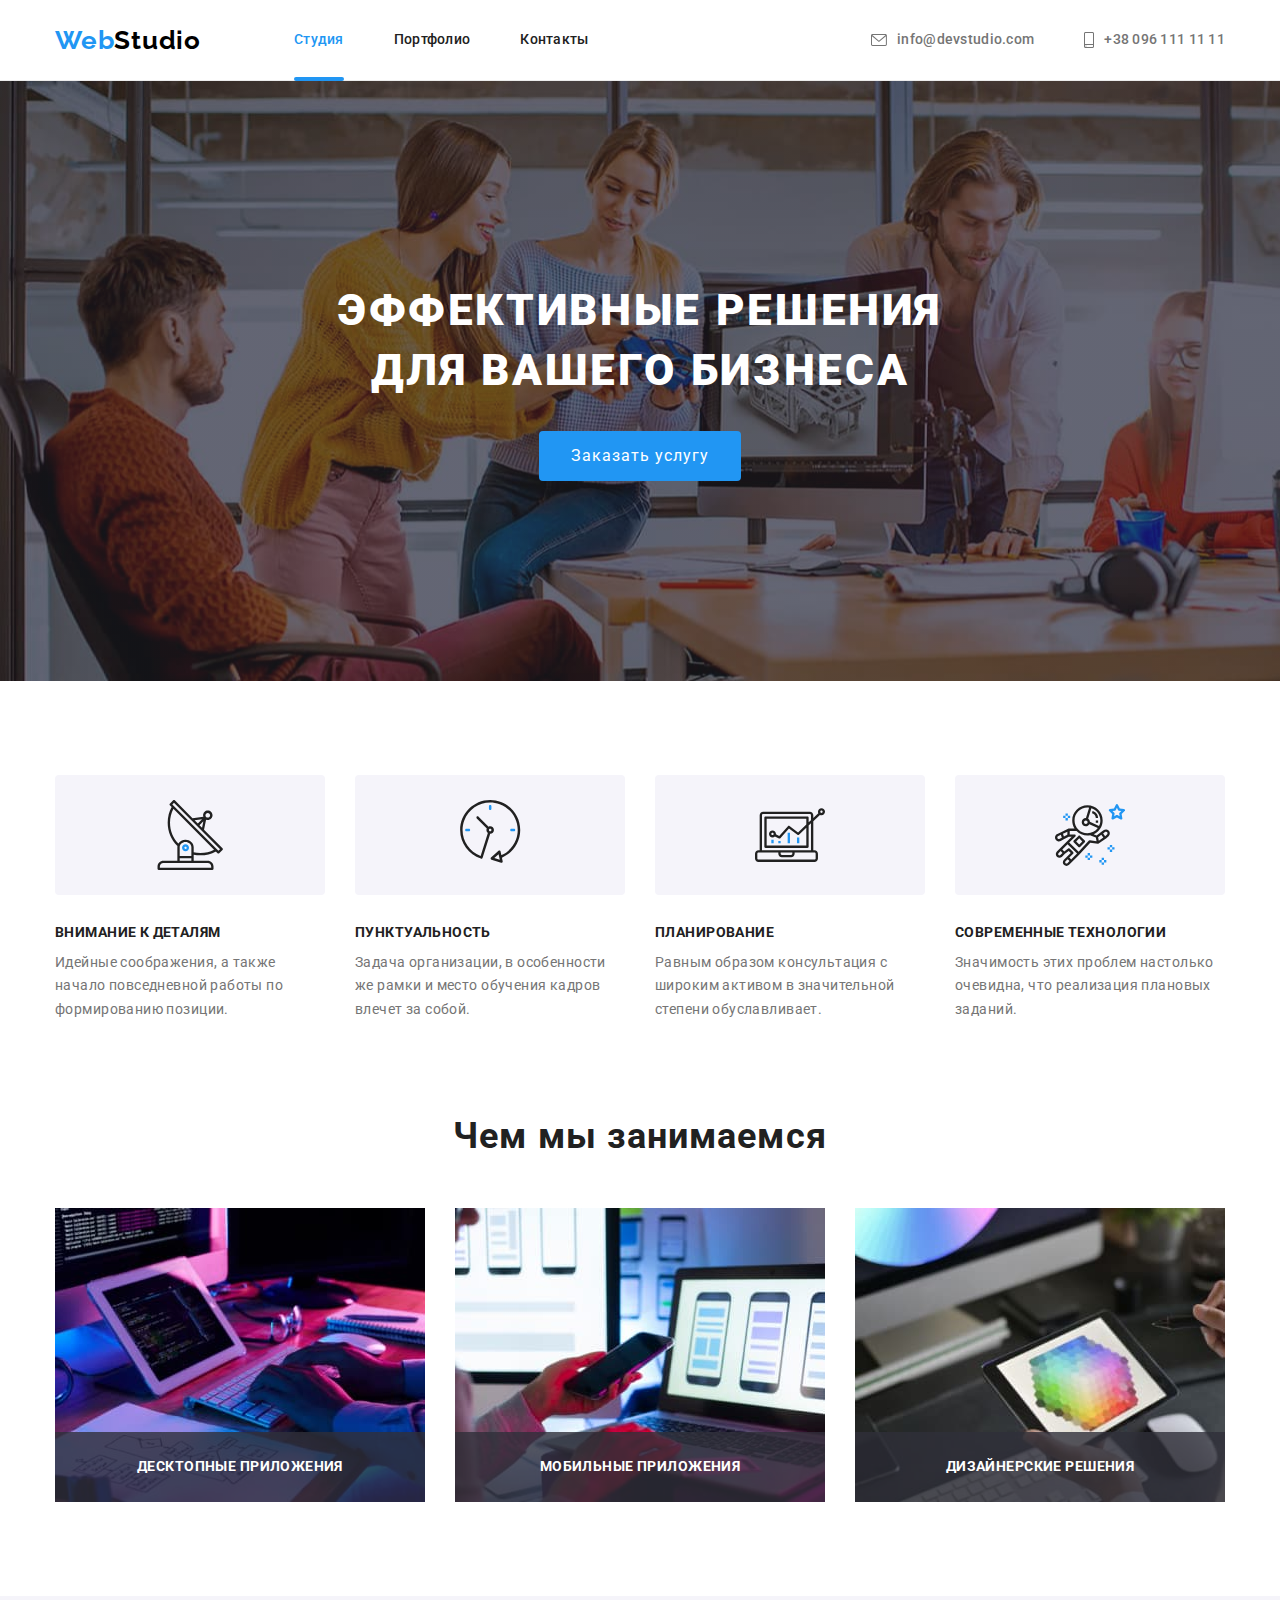
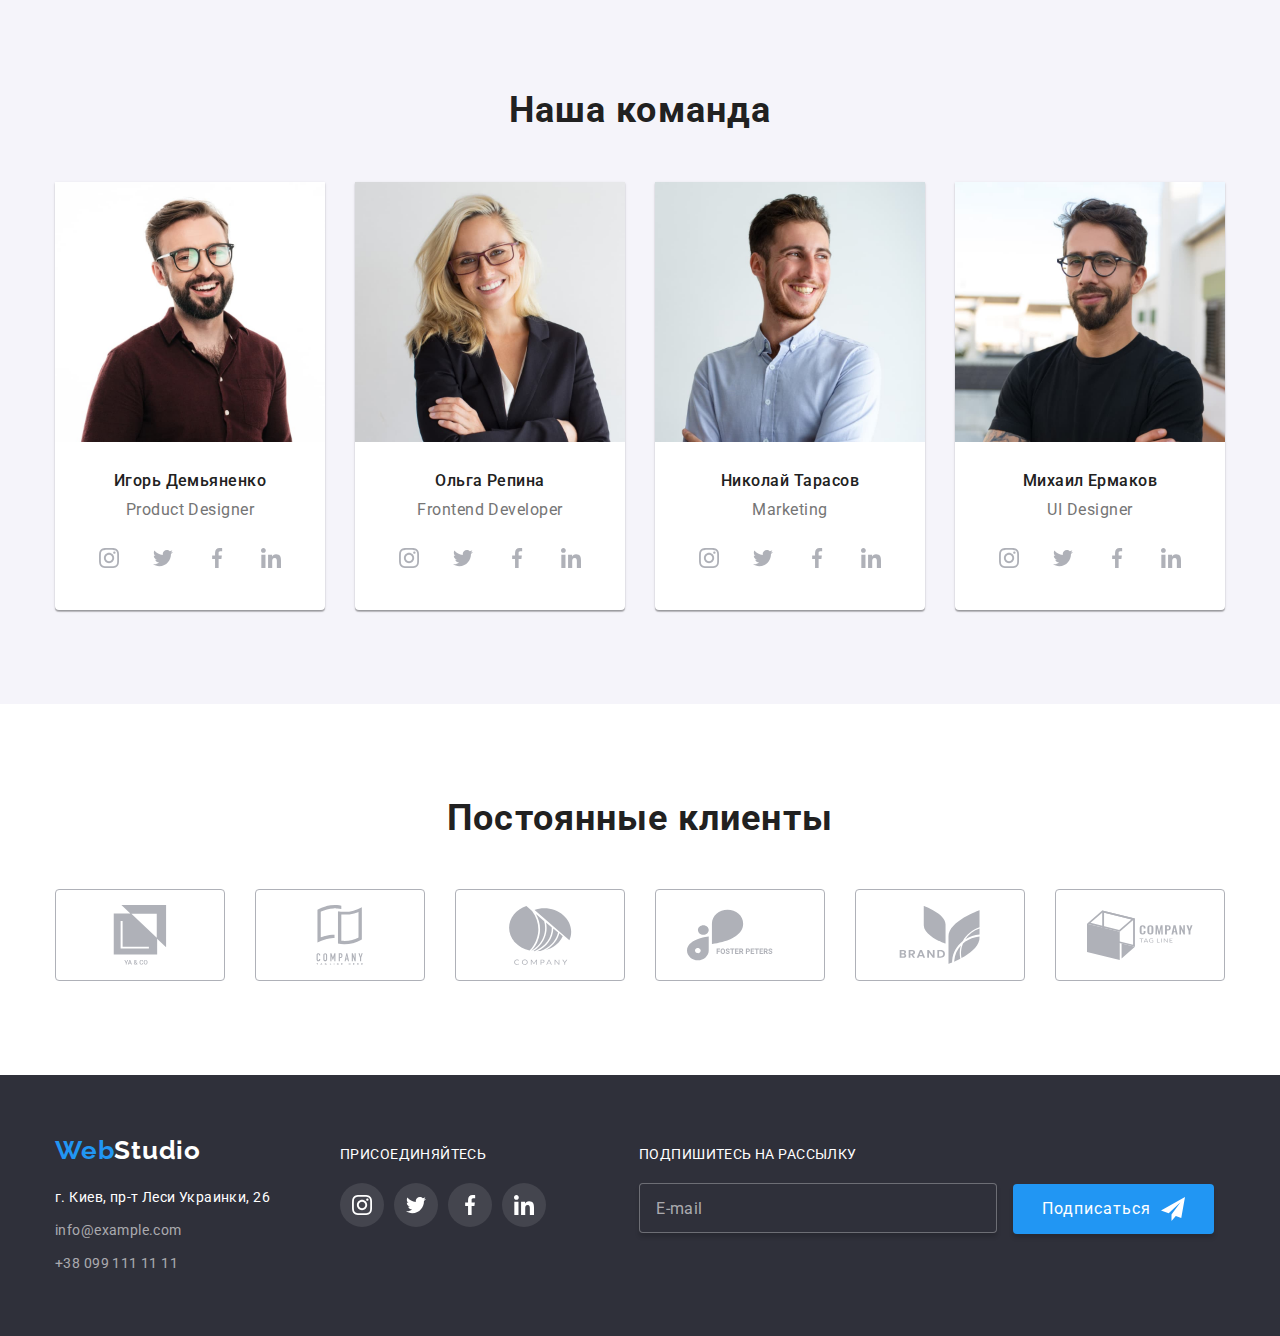
==== commit d1564c62: "вносит правки" ====
--- a/index.html
+++ b/index.html
@@ -362,7 +362,7 @@
               Киев, пр-т Леси Украинки, 26</a>
           </li>
           <li class="address-item">
-            <a class="addres-link opacity" href="mailto:info@example.com">info@example.com</a>
+            <a class="address-link opacity" href="mailto:info@example.com">info@example.com</a>
           </li>
           <li class="address-item">
             <a class="address-link opacity" href="tel:+380991111111">+38 099 111 11 11</a>
